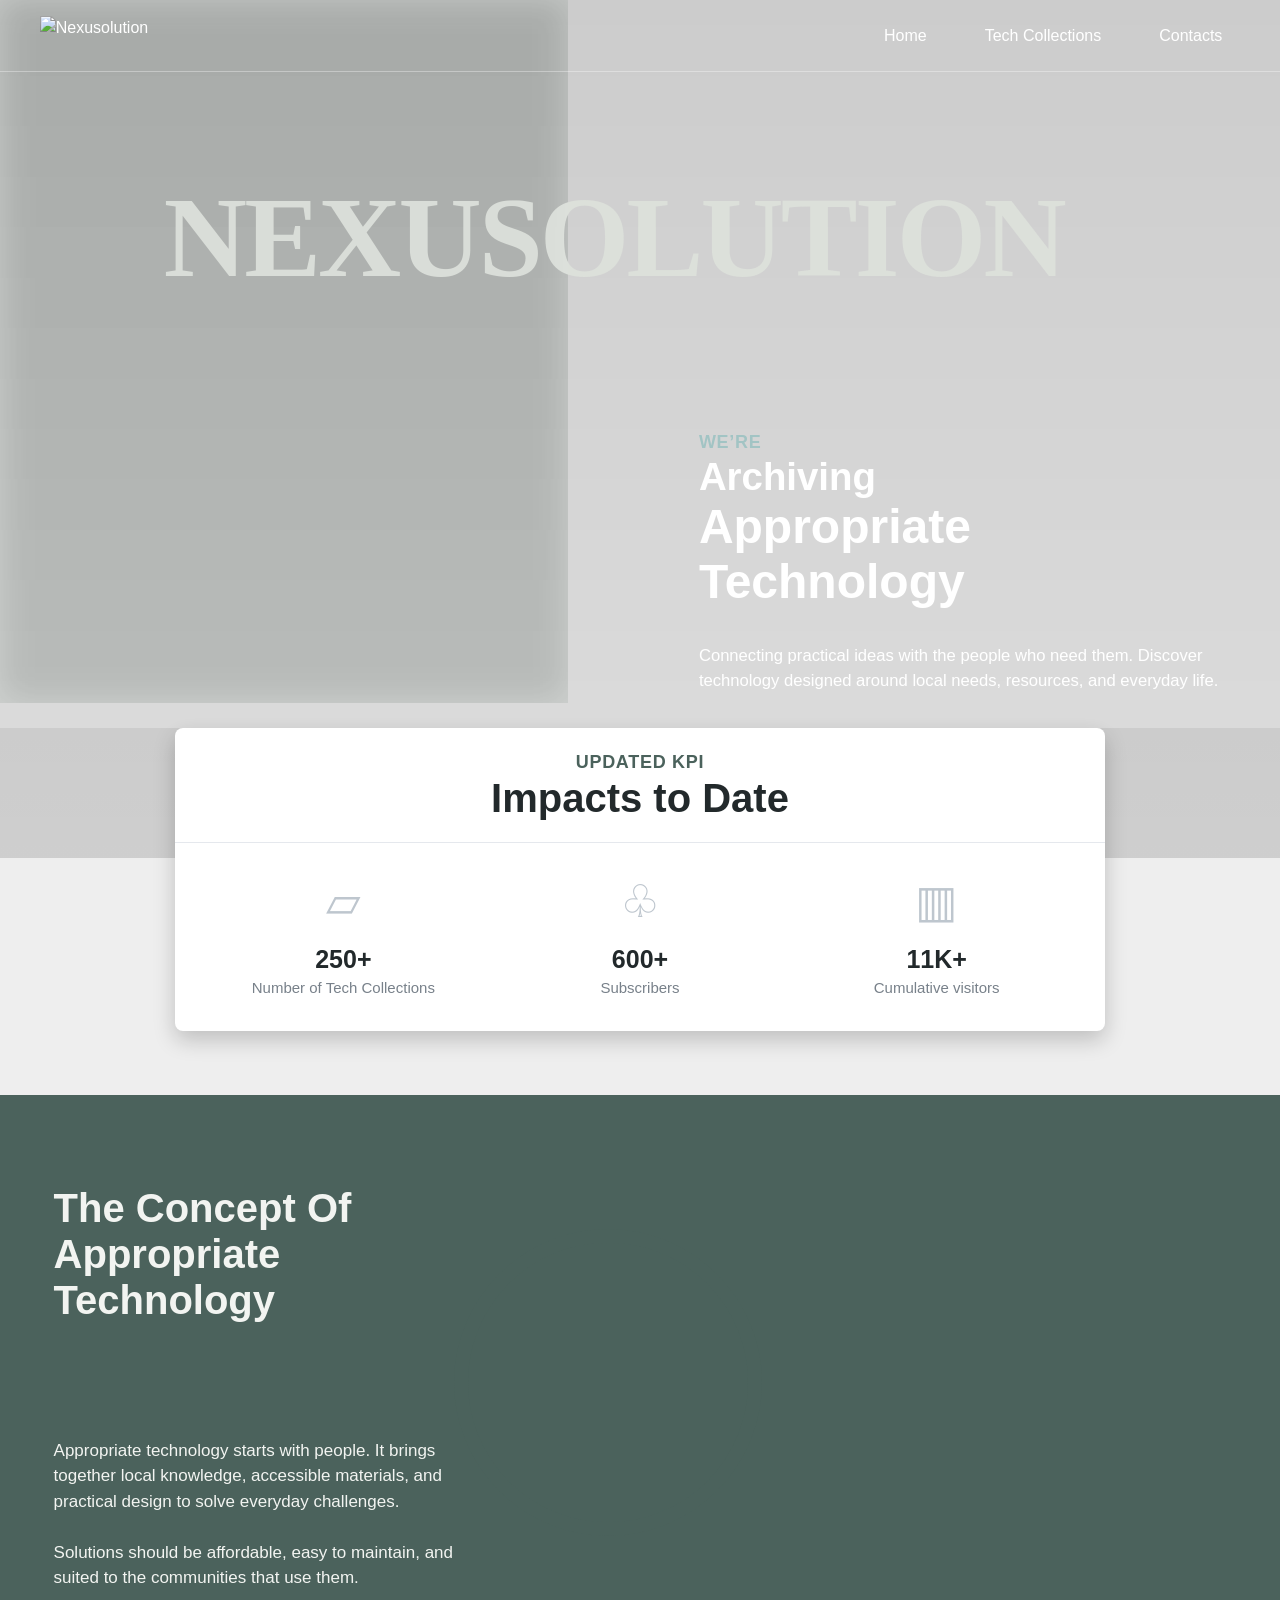
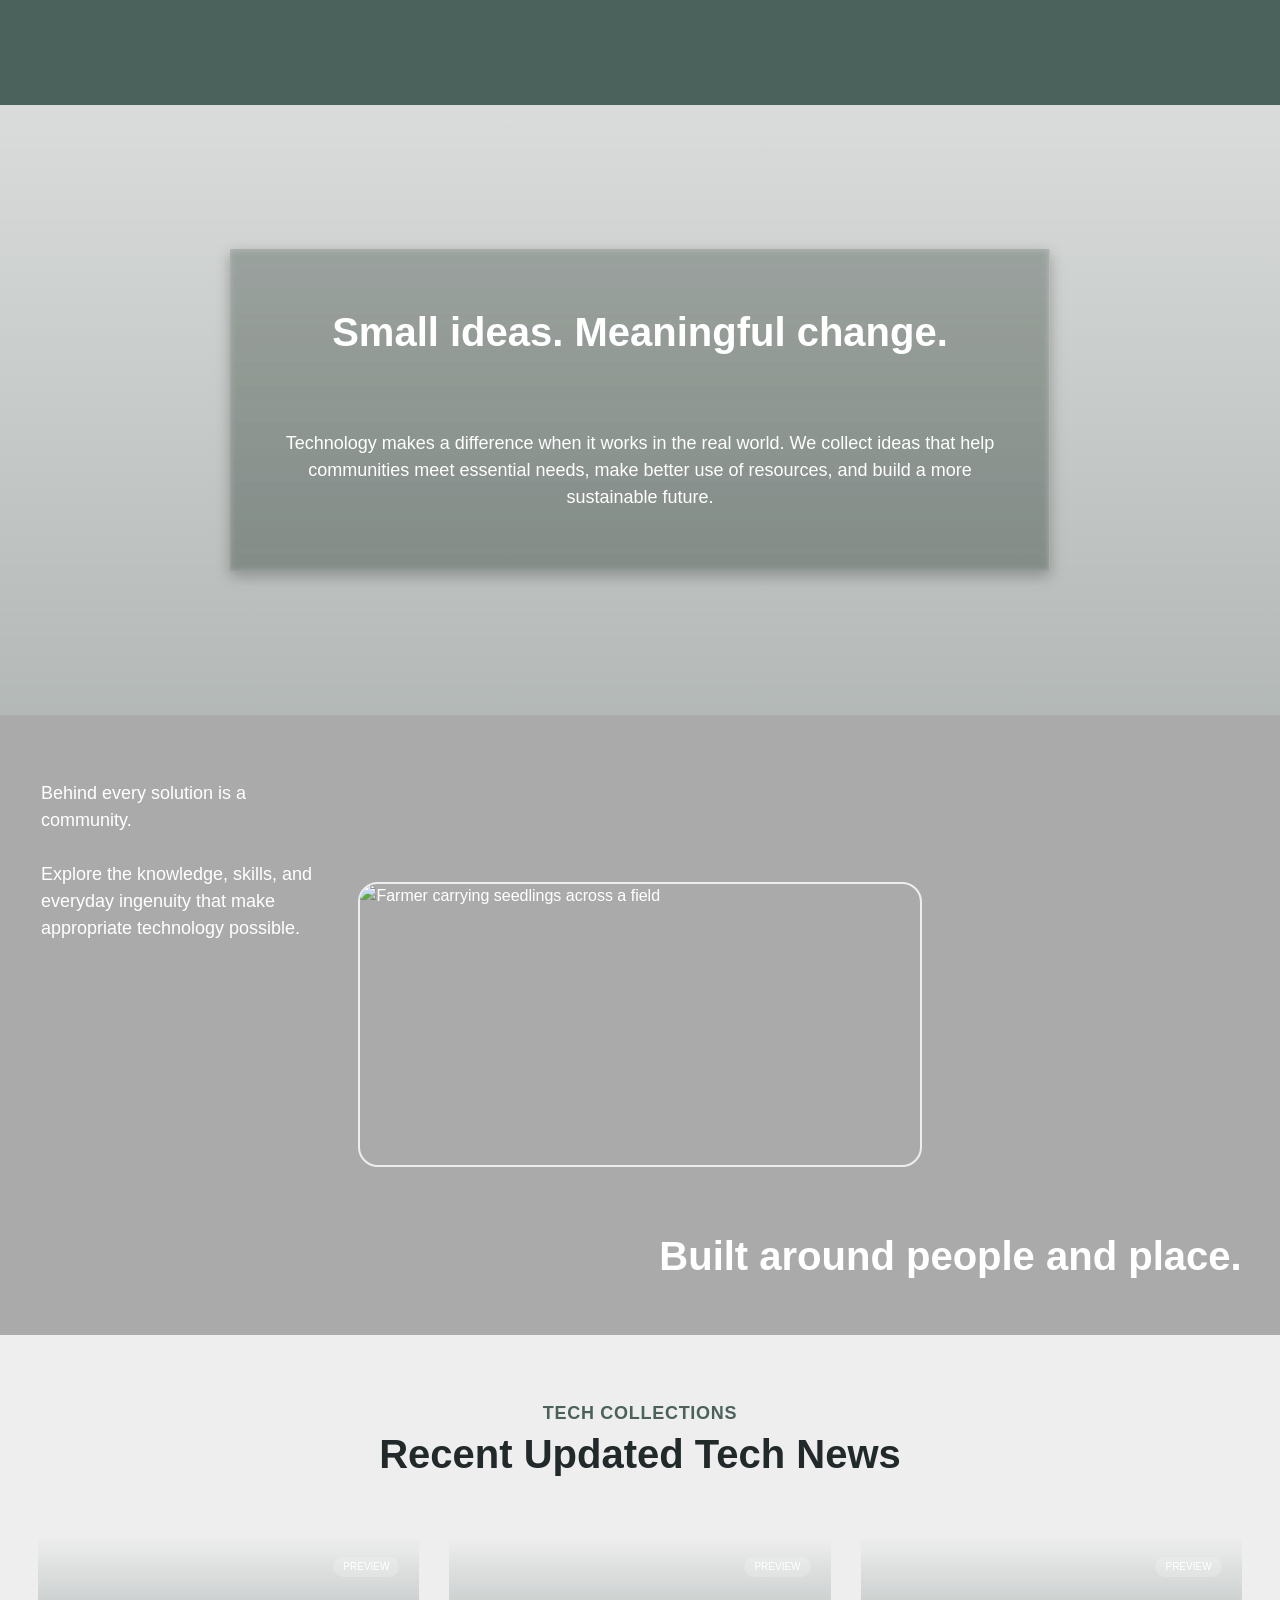
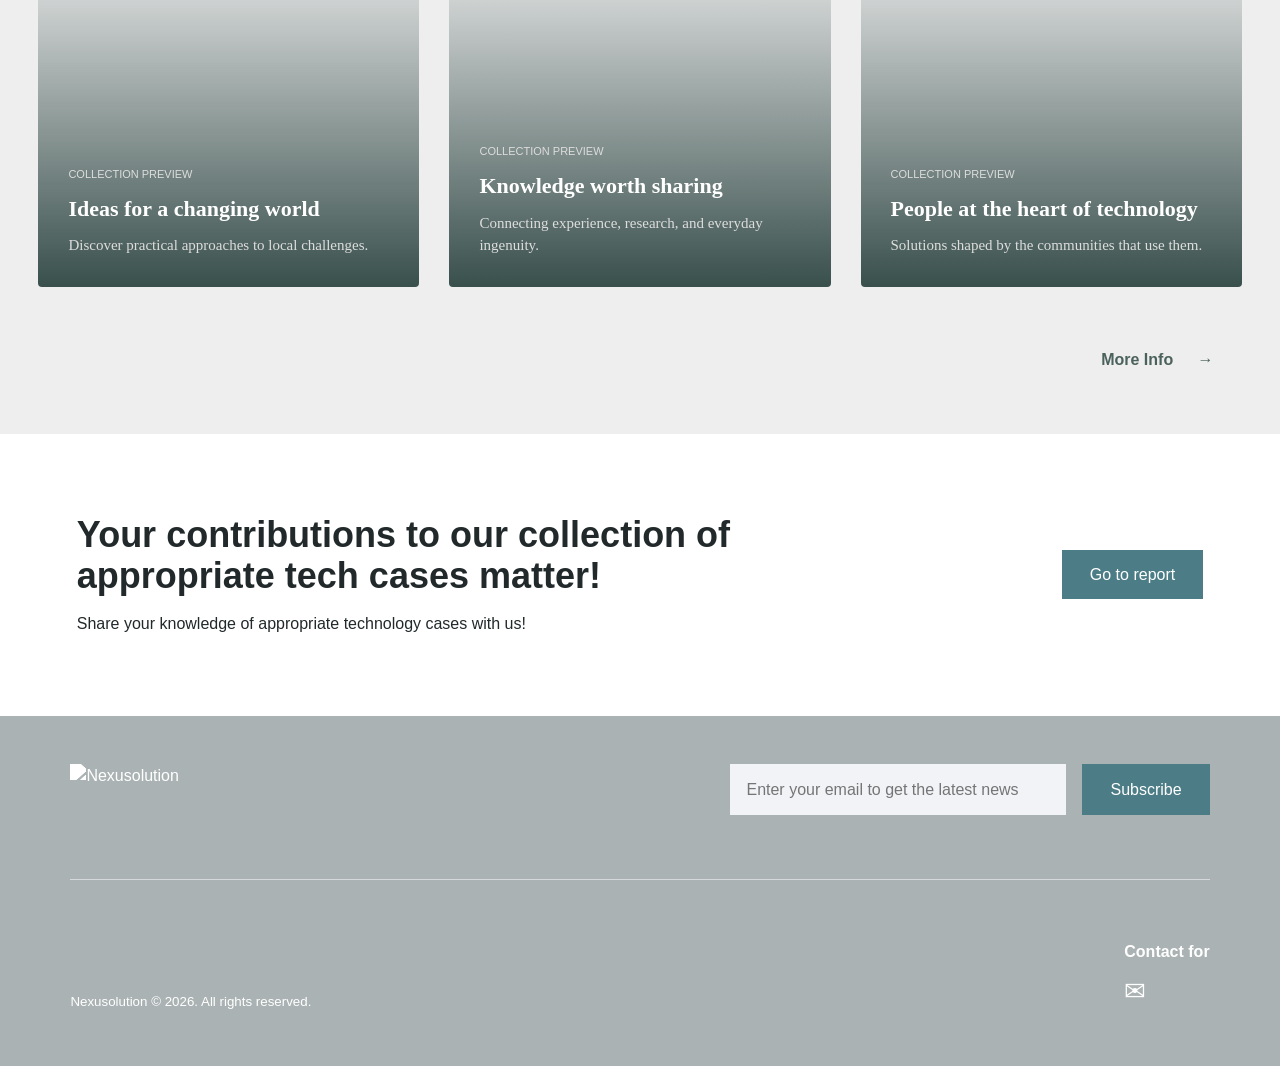
==== index.html @ 1c06be95 "Add files via upload" ====
<!doctype html><html lang="en"><head><meta charset="utf-8"><meta name="viewport" content="width=device-width, initial-scale=1"><meta name="description" content="Nexusolution — archiving appropriate technology and sharing practical solutions."><title>Home | Nexusolution</title><link rel="stylesheet" href="styles.css"></head><body class="home"><a class="skip" href="#main">Skip to content</a><header class="header"><a class="brand" href="index.html" aria-label="Nexusolution home"><img src="assets/logo.png" alt="Nexusolution" width="214" height="40"></a><button class="menu-toggle" aria-expanded="false" aria-controls="navigation">Menu</button><nav id="navigation" aria-label="Main navigation"><a href="index.html">Home</a><button type="button" data-soon>Tech Collections</button><a href="contact.html" class="contact-link">Contacts</a></nav></header><main id="main"><section class="hero"><div class="hero-glass"></div><h1>NEXUSOLUTION</h1><div class="hero-copy"><span class="eyebrow">WE’RE</span><h2>Archiving<br><strong>Appropriate Technology</strong></h2><p>Connecting practical ideas with the people who need them. Discover technology designed around local needs, resources, and everyday life.</p></div></section><section class="impact-section" aria-labelledby="impact-title"><div class="impact"><div class="impact-heading"><span class="eyebrow">UPDATED KPI</span><h2 id="impact-title">Impacts to Date</h2></div><div class="metrics"><div><span class="metric-icon" aria-hidden="true">▱</span><strong>250+</strong><span>Number of Tech Collections</span></div><div><span class="metric-icon" aria-hidden="true">♧</span><strong>600+</strong><span>Subscribers</span></div><div><span class="metric-icon" aria-hidden="true">▥</span><strong>11K+</strong><span>Cumulative visitors</span></div></div></div></section><section class="concept"><div class="concept-copy"><h2>The Concept Of<br>Appropriate Technology</h2><p>Appropriate technology starts with people. It brings together local knowledge, accessible materials, and practical design to solve everyday challenges.<br><br>Solutions should be affordable, easy to maintain, and suited to the communities that use them.</p></div><div class="concept-photo" role="img" aria-label="Deep green leaves"></div><div class="leaf-circle" aria-hidden="true"></div></section><section class="statement"><div><h2>Small ideas. Meaningful change.</h2><p>Technology makes a difference when it works in the real world. We collect ideas that help communities meet essential needs, make better use of resources, and build a more sustainable future.</p></div></section><section class="field"><div class="field-background"></div><p>Behind every solution is a community.<br><br>Explore the knowledge, skills, and everyday ingenuity that make appropriate technology possible.</p><img src="assets/farmer.jpg" alt="Farmer carrying seedlings across a field" loading="lazy"><h2>Built around people and place.</h2></section><section class="news" id="tech-preview"><span class="eyebrow">TECH COLLECTIONS</span><h2>Recent Updated Tech News</h2><div class="news-grid"><article style="--card-image:url('assets/mountains.png')"><span class="badge">PREVIEW</span><div><small>COLLECTION PREVIEW</small><h3>Ideas for a changing world</h3><p>Discover practical approaches to local challenges.</p></div></article><article style="--card-image:url('assets/books.png')"><span class="badge">PREVIEW</span><div><small>COLLECTION PREVIEW</small><h3>Knowledge worth sharing</h3><p>Connecting experience, research, and everyday ingenuity.</p></div></article><article style="--card-image:url('assets/portrait.png')"><span class="badge">PREVIEW</span><div><small>COLLECTION PREVIEW</small><h3>People at the heart of technology</h3><p>Solutions shaped by the communities that use them.</p></div></article></div><button class="more" data-soon>More Info <span aria-hidden="true">→</span></button></section><section class="contribute"><div><h2>Your contributions to our collection of<br>appropriate tech cases matter!</h2><p>Share your knowledge of appropriate technology cases with us!</p></div><a class="button" href="contact.html">Go to report</a></section></main><footer class="footer"><div class="footer-top"><a class="brand" href="index.html"><img src="assets/logo.png" alt="Nexusolution" width="214" height="40"></a><form class="subscribe" data-form="newsletter"><label class="sr-only" for="newsletter-email">Email address</label><input id="newsletter-email" name="email" type="email" placeholder="Enter your email to get the latest news" required autocomplete="email"><button type="submit">Subscribe</button><p class="form-status" role="status"></p></form></div><div class="footer-bottom"><small>Nexusolution © 2026. All rights reserved.</small><div><strong>Contact for</strong><a href="contact.html" aria-label="Contact Nexusolution">✉</a></div></div></footer><div id="notice" role="status" class="notice" hidden></div><script src="config.js"></script><script src="app.js"></script></body></html>
---- styles.css ----
:root{--ink:#22292b;--green:#004744;--sage:#4b625c;--teal:#4c7d87;--line:#d9dfe5;--muted:#758087}*{box-sizing:border-box}body{margin:0;font-family:Arial,Helvetica,sans-serif;color:var(--ink);line-height:1.45}a{color:inherit;text-decoration:none}button,input,textarea{font:inherit}button,.button{border:0;background:var(--teal);color:#fff;padding:13px 28px;cursor:pointer;display:inline-block;text-align:center}button:hover,.button:hover{filter:brightness(.92)}button:disabled{opacity:.6;cursor:wait}button:focus-visible,a:focus-visible,input:focus-visible,textarea:focus-visible{outline:3px solid #80b6b1;outline-offset:4px}h1,h2,h3,p{margin:0}h1,h2,h3{line-height:1.15}p{line-height:1.5}.header{height:72px;padding:0 3.1%;display:flex;align-items:center;justify-content:space-between;border-bottom:1px solid var(--line);position:relative;z-index:5;background:#fff}.brand img{display:block;width:214px;height:40px;object-fit:contain}nav{display:flex;align-items:center;gap:30px;color:#65758a;font-size:16px}nav button{background:none;color:inherit;padding:10px}nav a{padding:10px 18px}nav .contact-link{border-radius:30px;background:#e2edec;color:var(--green)}.menu-toggle{display:none}.eyebrow{font-size:18px;font-weight:700;letter-spacing:.04em;color:var(--sage)}.home .header{position:absolute;width:100%;background:transparent;border-color:#ffffff55;color:white}.home nav{color:white}.home nav .contact-link{background:none;color:white}.home .brand img{mix-blend-mode:multiply}.hero{height:min(67vw,965px);min-height:610px;background:linear-gradient(#0003,#0002),url('assets/hero.jpg') center/cover;position:relative;color:white;overflow:hidden}.hero-glass{position:absolute;left:0;top:0;width:44.4%;height:82%;background:#b2bcb344;backdrop-filter:blur(17px)}.hero h1{position:absolute;top:21%;left:12.8%;font:700 clamp(58px,9vw,144px)/1 Georgia,serif;letter-spacing:-.025em;color:#dfe3dccc;mix-blend-mode:screen}.hero-copy{position:absolute;top:50%;left:54.6%;width:41%;max-width:680px}.hero-copy .eyebrow{color:#a2c4c4}.hero-copy h2{font-size:clamp(25px,3vw,46px);margin-bottom:35px}.hero-copy strong{font-size:1.25em}.hero-copy p{font-size:clamp(14px,1.3vw,20px);max-width:570px}.impact-section{background:#eee;padding:0 24px 64px}.impact{position:relative;margin:-130px auto 0;width:min(930px,100%);background:white;border-radius:8px;box-shadow:0 9px 22px #0003;text-align:center;z-index:2}.impact-heading{padding:21px;border-bottom:1px solid #e5e8ed}.impact h2{font-size:40px}.metrics{display:grid;grid-template-columns:repeat(3,1fr);padding:32px 20px}.metrics>div{display:flex;flex-direction:column;align-items:center}.metric-icon{color:#bec6ce;font-size:45px;line-height:1.2;margin-bottom:12px}.metrics strong{font-size:25px}.metrics div>span:last-child{font-size:15px;color:#78818a}.concept{display:grid;grid-template-columns:46.5% 53.5%;position:relative;min-height:610px;background:var(--sage);color:#f2f4f1}.concept-copy{padding:90px 16% 80px 9%}.concept h2{font-size:40px}.concept p{margin-top:115px;font-size:17px;max-width:440px}.concept-photo{background:url('assets/leaves.jpg') center/cover}.leaf-circle{position:absolute;left:35.5%;top:22%;width:24%;aspect-ratio:1;border:14px solid var(--sage);border-radius:50%;background:url('assets/leaves.jpg') 13% 50%/220%;}.statement{min-height:610px;display:grid;place-items:center;text-align:center;color:#fff;padding:100px 18%;background:linear-gradient(#42504a33,#42504a66),url('assets/dew-reference.png') center/cover}.statement>div{padding:60px 35px;background:#38453a26;box-shadow:0 5px 14px #0004;backdrop-filter:blur(3px)}.statement h2{font-size:40px;margin-bottom:75px}.statement p{font-size:18px}.field{min-height:620px;position:relative;overflow:hidden;color:#fff;padding:65px 3.2%}.field-background{position:absolute;inset:0;background:linear-gradient(#0005,#0005),url('assets/farmer.jpg') center/cover;filter:grayscale(1);z-index:-1}.field p{width:25%;font-size:18px}.field>img{position:absolute;width:44%;height:46%;object-fit:cover;top:27%;left:28%;border:2px solid #eee;border-radius:20px}.field h2{position:absolute;right:3%;bottom:9%;font-size:40px;max-width:65%;text-align:right}.news{background:#eee;padding:65px 3% 50px;text-align:center}.news>h2{font-size:40px;margin:5px 0 60px}.news-grid{display:grid;grid-template-columns:repeat(3,1fr);gap:30px}.news article{position:relative;min-height:350px;background:linear-gradient(transparent,#082521c9),var(--card-image) center/cover;border-radius:4px;text-align:left;color:#fff;padding:30px;display:flex;align-items:flex-end}.badge{position:absolute;top:20px;right:20px;background:#ffffff30;border-radius:20px;padding:3px 10px;font-size:10px}.news article small{font-size:11px;color:#ddd}.news h3{font:700 22px/1.2 Georgia,serif;margin:12px 0}.news article p{font:15px/1.5 Georgia,serif;color:#ddd}.more{background:none;color:var(--sage);display:block;margin:48px 0 0 auto;font-weight:700}.more span{margin-left:20px}.contribute{padding:80px 6%;display:flex;align-items:center;justify-content:space-between;gap:30px}.contribute h2{font-size:36px;margin-bottom:15px}.footer{padding:48px 5.5% 55px;background:linear-gradient(#00191b55,#00191b55),url('assets/hero.jpg') center 23%/cover;color:white}.footer .brand img{filter:grayscale(1) brightness(0) invert(1);mix-blend-mode:screen}.footer-top{display:flex;align-items:flex-start;justify-content:space-between;gap:40px;padding-bottom:48px;border-bottom:1px solid #ffffff80}.subscribe{display:grid;grid-template-columns:minmax(220px,336px) auto;gap:16px}.subscribe input{background:#f1f3f7;border:0;padding:14px 16px;min-width:0;width:100%}.form-status{font-size:14px;grid-column:1/-1}.footer-bottom{padding-top:60px;display:flex;justify-content:space-between;align-items:flex-end}.footer-bottom strong{display:block;margin-bottom:10px}.footer-bottom a{font-size:26px}.contact-main{min-height:908px}.contact-heading{text-align:center;padding:62px 24px 0}.contact-heading .eyebrow{color:var(--green);font-size:20px}.contact-heading h1{font-size:42px;margin:5px auto 25px;max-width:1200px}.contact-heading p{font-size:18px}#report-form{max-width:616px;margin:70px auto 0;padding-bottom:44px}#report-form label{display:block;font-size:14px;margin-bottom:16px}.form-row{display:grid;grid-template-columns:1fr 1fr;gap:16px}#report-form input:not([type=checkbox]),#report-form textarea{display:block;width:100%;background:#f2f7fa;border:0;border-bottom:2px solid var(--line);padding:13px 16px;margin-top:7px;border-radius:0;color:var(--ink);font-size:16px}#report-form textarea{resize:vertical;min-height:96px}#report-form .consent{display:flex;gap:10px;align-items:flex-start}.consent input{width:17px;height:17px;accent-color:var(--green);margin:2px 0}.demo-note{font-size:12px;color:#657078;margin:8px 0}.submit-row{text-align:right;margin-top:28px}.submit-row button{min-width:143px}.success{text-align:center;padding:220px 24px 150px}.success h1{font-size:56px;margin:78px 0 54px}.success h1 span{font-size:42px}.success p{font-size:18px;max-width:650px;margin:auto}.outline{background:white;border:2px solid var(--green);color:var(--green);font-size:20px;font-weight:600;margin-top:65px}.reset-report{display:block;background:none;color:var(--green);font-size:13px;margin:18px auto 0}.notice{position:fixed;bottom:24px;left:50%;transform:translateX(-50%);z-index:20;background:#004744;color:white;padding:15px 25px;box-shadow:0 3px 20px #0003;max-width:90%;text-align:center}.sr-only,.skip:not(:focus){position:absolute;width:1px;height:1px;overflow:hidden;clip-path:inset(50%)}.skip:focus{position:fixed;z-index:100;background:white;padding:16px}[hidden]{display:none!important}
@media(min-width:1600px){.hero{height:965px}.concept,.statement,.field{min-height:650px}}
@media(max-width:900px){.header{padding:0 24px}.brand img{width:180px;height:auto}nav{gap:5px;font-size:13px}.hero{min-height:660px}.hero h1{left:6%;top:23%;font-size:10vw}.hero-copy{left:48%;width:47%;top:48%}.impact-section{padding-bottom:45px}.impact{margin-top:-80px}.impact h2,.concept h2,.statement h2,.field h2,.news>h2{font-size:30px}.concept{min-height:450px}.concept-copy{padding:60px 18% 45px 8%}.concept p{margin-top:60px;font-size:14px}.leaf-circle{border-width:8px}.statement{min-height:450px;padding:65px 12%}.statement h2{margin-bottom:45px}.statement p,.field p{font-size:15px}.field{min-height:450px}.news article{min-height:300px;padding:20px}.news-grid{gap:18px}.news h3{font-size:20px}.contribute h2{font-size:27px}.footer-top{flex-wrap:wrap}.contact-heading h1{font-size:34px}#report-form{margin:50px auto 0}.success{padding-top:130px}.contact-main{min-height:850px}}
@media(max-width:600px){.header{height:68px;padding:0 20px}.menu-toggle{display:block;padding:8px 12px;background:#e2edec;color:var(--green)}nav{display:none;position:absolute;top:68px;left:0;right:0;background:#fff;box-shadow:0 8px 16px #0002;align-items:stretch;padding:15px;flex-direction:column}.home nav{color:var(--green)}.home nav .contact-link{color:var(--green)}nav.open{display:flex}nav a,nav button{text-align:left;padding:12px 18px}.hero{min-height:690px;background-position:59% center}.hero-glass{width:38%;height:76%}.hero h1{top:21%;left:5%;font-size:10.3vw}.hero-copy{left:8%;top:50%;width:84%;text-shadow:0 2px 8px #000}.hero-copy h2{font-size:29px;margin-bottom:22px}.hero-copy p{font-size:15px;max-width:350px}.impact-section{padding:0 16px 40px}.impact{margin-top:-55px}.impact-heading{padding:16px}.eyebrow{font-size:13px}.impact h2{font-size:26px}.metrics{padding:22px 8px;gap:6px}.metric-icon{font-size:30px}.metrics strong{font-size:22px}.metrics div>span:last-child{font-size:10px}.concept{grid-template-columns:1fr}.concept-copy{padding:45px 25px 55px}.concept h2{font-size:29px}.concept p{margin-top:28px;max-width:85%}.concept-photo{height:280px}.leaf-circle{width:135px;left:auto;right:20px;top:240px}.statement{padding:50px 20px;min-height:400px}.statement>div{padding:40px 20px}.statement h2{font-size:28px;margin-bottom:30px}.field{min-height:490px;padding:30px 25px}.field p{width:75%;font-size:14px}.field>img{left:15%;top:39%;width:70%;height:36%}.field h2{font-size:25px;right:7%;max-width:85%;bottom:8%}.news{padding:45px 20px 25px}.news>h2{font-size:28px;margin-bottom:32px}.news-grid{grid-template-columns:1fr;gap:20px}.news article{min-height:290px}.news h3{font-size:25px}.more{margin-top:25px}.contribute{padding:45px 25px;flex-direction:column;align-items:flex-start}.contribute h2{font-size:26px}.contribute br{display:none}.footer{padding:35px 25px}.footer-top{gap:30px;padding-bottom:30px}.subscribe{width:100%;grid-template-columns:1fr;gap:10px}.subscribe button{justify-self:start}.footer-bottom{padding-top:35px;gap:20px}.footer-bottom small{font-size:11px}.contact-heading{padding:42px 20px 0}.contact-heading h1{font-size:30px;margin:12px 0 22px}.contact-heading p{font-size:16px}#report-form{margin:38px 24px 0}.form-row{grid-template-columns:1fr;gap:0}.contact-main{min-height:0}.success{padding:100px 24px}.success h1{font-size:42px;margin:50px 0 35px}.success h1 span{font-size:30px}.success p{font-size:16px}.outline{margin-top:40px}}
@media(prefers-reduced-motion:reduce){*{scroll-behavior:auto!important}}
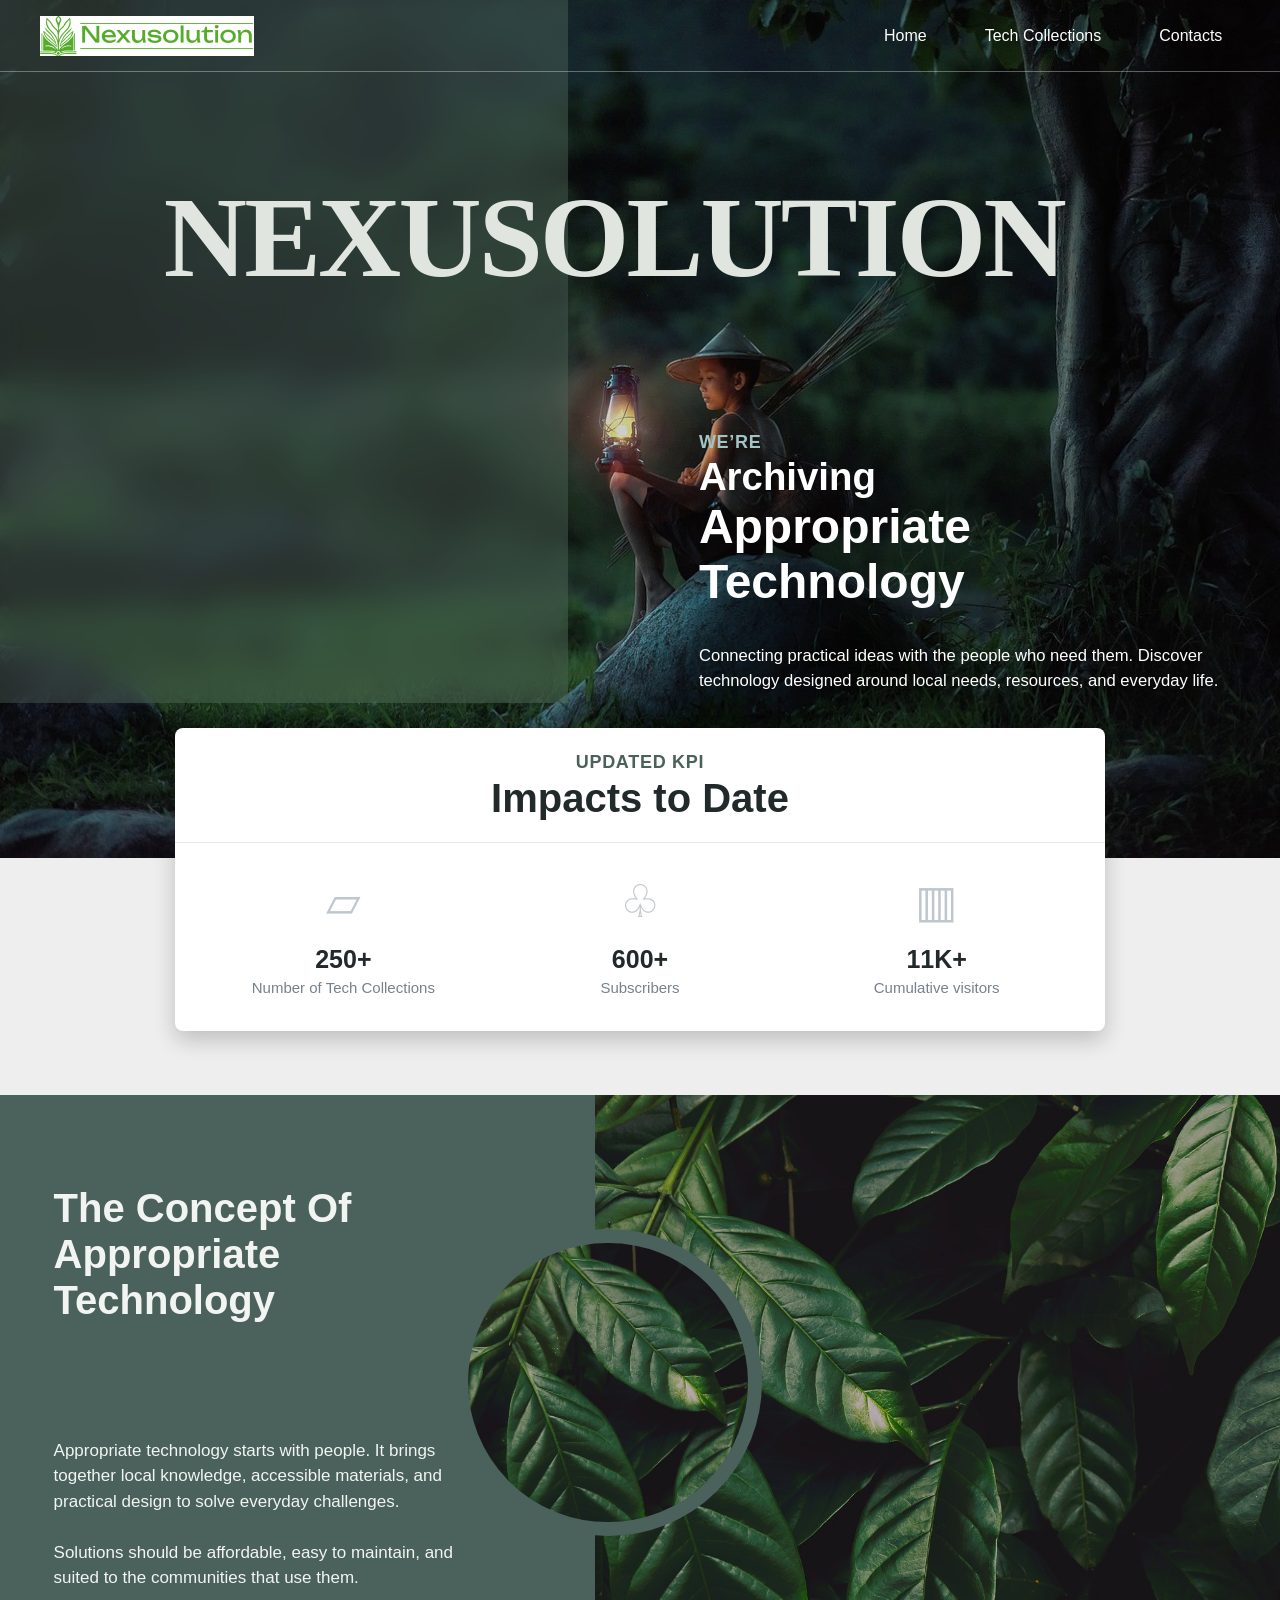
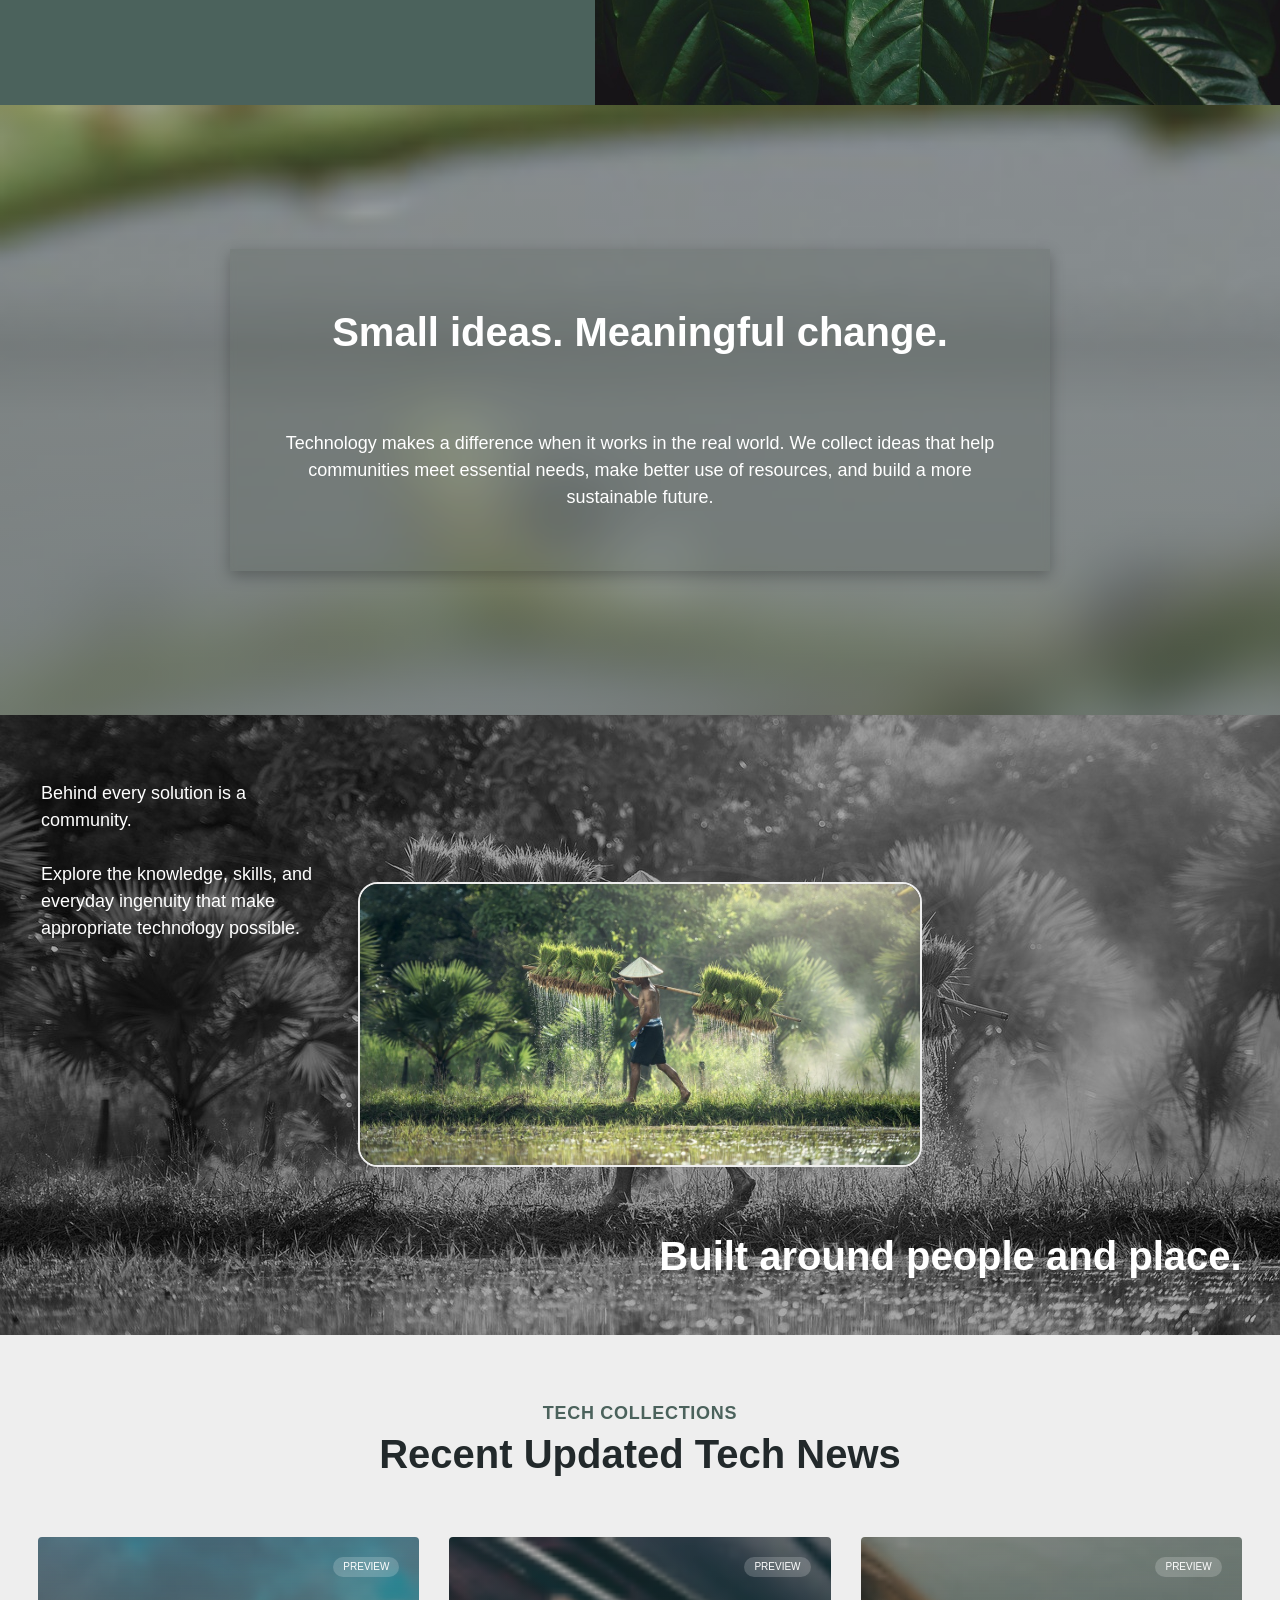
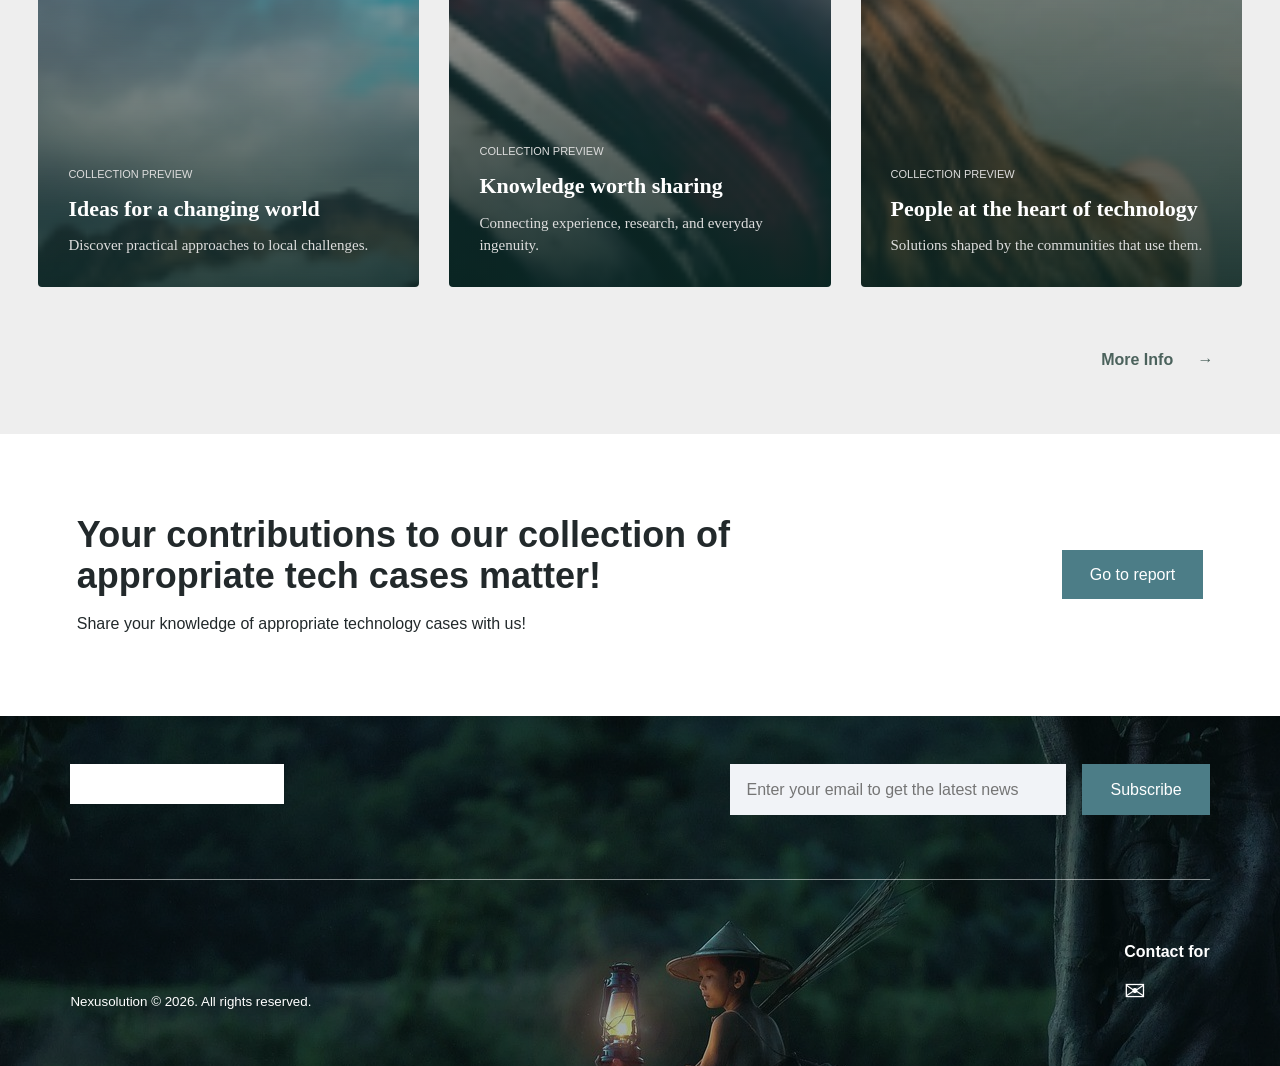
==== commit 154f73cb: "Fix embedded images and visual styles" ====
--- a/index.html
+++ b/index.html
@@ -1 +1 @@
-<!doctype html><html lang="en"><head><meta charset="utf-8"><meta name="viewport" content="width=device-width, initial-scale=1"><meta name="description" content="Nexusolution — archiving appropriate technology and sharing practical solutions."><title>Home | Nexusolution</title><link rel="stylesheet" href="styles.css"></head><body class="home"><a class="skip" href="#main">Skip to content</a><header class="header"><a class="brand" href="index.html" aria-label="Nexusolution home"><img src="assets/logo.png" alt="Nexusolution" width="214" height="40"></a><button class="menu-toggle" aria-expanded="false" aria-controls="navigation">Menu</button><nav id="navigation" aria-label="Main navigation"><a href="index.html">Home</a><button type="button" data-soon>Tech Collections</button><a href="contact.html" class="contact-link">Contacts</a></nav></header><main id="main"><section class="hero"><div class="hero-glass"></div><h1>NEXUSOLUTION</h1><div class="hero-copy"><span class="eyebrow">WE’RE</span><h2>Archiving<br><strong>Appropriate Technology</strong></h2><p>Connecting practical ideas with the people who need them. Discover technology designed around local needs, resources, and everyday life.</p></div></section><section class="impact-section" aria-labelledby="impact-title"><div class="impact"><div class="impact-heading"><span class="eyebrow">UPDATED KPI</span><h2 id="impact-title">Impacts to Date</h2></div><div class="metrics"><div><span class="metric-icon" aria-hidden="true">▱</span><strong>250+</strong><span>Number of Tech Collections</span></div><div><span class="metric-icon" aria-hidden="true">♧</span><strong>600+</strong><span>Subscribers</span></div><div><span class="metric-icon" aria-hidden="true">▥</span><strong>11K+</strong><span>Cumulative visitors</span></div></div></div></section><section class="concept"><div class="concept-copy"><h2>The Concept Of<br>Appropriate Technology</h2><p>Appropriate technology starts with people. It brings together local knowledge, accessible materials, and practical design to solve everyday challenges.<br><br>Solutions should be affordable, easy to maintain, and suited to the communities that use them.</p></div><div class="concept-photo" role="img" aria-label="Deep green leaves"></div><div class="leaf-circle" aria-hidden="true"></div></section><section class="statement"><div><h2>Small ideas. Meaningful change.</h2><p>Technology makes a difference when it works in the real world. We collect ideas that help communities meet essential needs, make better use of resources, and build a more sustainable future.</p></div></section><section class="field"><div class="field-background"></div><p>Behind every solution is a community.<br><br>Explore the knowledge, skills, and everyday ingenuity that make appropriate technology possible.</p><img src="assets/farmer.jpg" alt="Farmer carrying seedlings across a field" loading="lazy"><h2>Built around people and place.</h2></section><section class="news" id="tech-preview"><span class="eyebrow">TECH COLLECTIONS</span><h2>Recent Updated Tech News</h2><div class="news-grid"><article style="--card-image:url('assets/mountains.png')"><span class="badge">PREVIEW</span><div><small>COLLECTION PREVIEW</small><h3>Ideas for a changing world</h3><p>Discover practical approaches to local challenges.</p></div></article><article style="--card-image:url('assets/books.png')"><span class="badge">PREVIEW</span><div><small>COLLECTION PREVIEW</small><h3>Knowledge worth sharing</h3><p>Connecting experience, research, and everyday ingenuity.</p></div></article><article style="--card-image:url('assets/portrait.png')"><span class="badge">PREVIEW</span><div><small>COLLECTION PREVIEW</small><h3>People at the heart of technology</h3><p>Solutions shaped by the communities that use them.</p></div></article></div><button class="more" data-soon>More Info <span aria-hidden="true">→</span></button></section><section class="contribute"><div><h2>Your contributions to our collection of<br>appropriate tech cases matter!</h2><p>Share your knowledge of appropriate technology cases with us!</p></div><a class="button" href="contact.html">Go to report</a></section></main><footer class="footer"><div class="footer-top"><a class="brand" href="index.html"><img src="assets/logo.png" alt="Nexusolution" width="214" height="40"></a><form class="subscribe" data-form="newsletter"><label class="sr-only" for="newsletter-email">Email address</label><input id="newsletter-email" name="email" type="email" placeholder="Enter your email to get the latest news" required autocomplete="email"><button type="submit">Subscribe</button><p class="form-status" role="status"></p></form></div><div class="footer-bottom"><small>Nexusolution © 2026. All rights reserved.</small><div><strong>Contact for</strong><a href="contact.html" aria-label="Contact Nexusolution">✉</a></div></div></footer><div id="notice" role="status" class="notice" hidden></div><script src="config.js"></script><script src="app.js"></script></body></html>+<!doctype html><html lang="en"><head><meta charset="utf-8"><meta name="viewport" content="width=device-width, initial-scale=1"><meta name="description" content="Nexusolution — archiving appropriate technology and sharing practical solutions."><title>Home | Nexusolution</title><link rel="stylesheet" href="styles.css"></head><body class="home"><a class="skip" href="#main">Skip to content</a><header class="header"><a class="brand" href="index.html" aria-label="Nexusolution home"><img src="[data-uri]" alt="Nexusolution" width="214" height="40"></a><button class="menu-toggle" aria-expanded="false" aria-controls="navigation">Menu</button><nav id="navigation" aria-label="Main navigation"><a href="index.html">Home</a><button type="button" data-soon>Tech Collections</button><a href="contact.html" class="contact-link">Contacts</a></nav></header><main id="main"><section class="hero"><div class="hero-glass"></div><h1>NEXUSOLUTION</h1><div class="hero-copy"><span class="eyebrow">WE’RE</span><h2>Archiving<br><strong>Appropriate Technology</strong></h2><p>Connecting practical ideas with the people who need them. Discover technology designed around local needs, resources, and everyday life.</p></div></section><section class="impact-section" aria-labelledby="impact-title"><div class="impact"><div class="impact-heading"><span class="eyebrow">UPDATED KPI</span><h2 id="impact-title">Impacts to Date</h2></div><div class="metrics"><div><span class="metric-icon" aria-hidden="true">▱</span><strong>250+</strong><span>Number of Tech Collections</span></div><div><span class="metric-icon" aria-hidden="true">♧</span><strong>600+</strong><span>Subscribers</span></div><div><span class="metric-icon" aria-hidden="true">▥</span><strong>11K+</strong><span>Cumulative visitors</span></div></div></div></section><section class="concept"><div class="concept-copy"><h2>The Concept Of<br>Appropriate Technology</h2><p>Appropriate technology starts with people. It brings together local knowledge, accessible materials, and practical design to solve everyday challenges.<br><br>Solutions should be affordable, easy to maintain, and suited to the communities that use them.</p></div><div class="concept-photo" role="img" aria-label="Deep green leaves"></div><div class="leaf-circle" aria-hidden="true"></div></section><section class="statement"><div><h2>Small ideas. Meaningful change.</h2><p>Technology makes a difference when it works in the real world. We collect ideas that help communities meet essential needs, make better use of resources, and build a more sustainable future.</p></div></section><section class="field"><div class="field-background"></div><p>Behind every solution is a community.<br><br>Explore the knowledge, skills, and everyday ingenuity that make appropriate technology possible.</p><img src="[data-uri]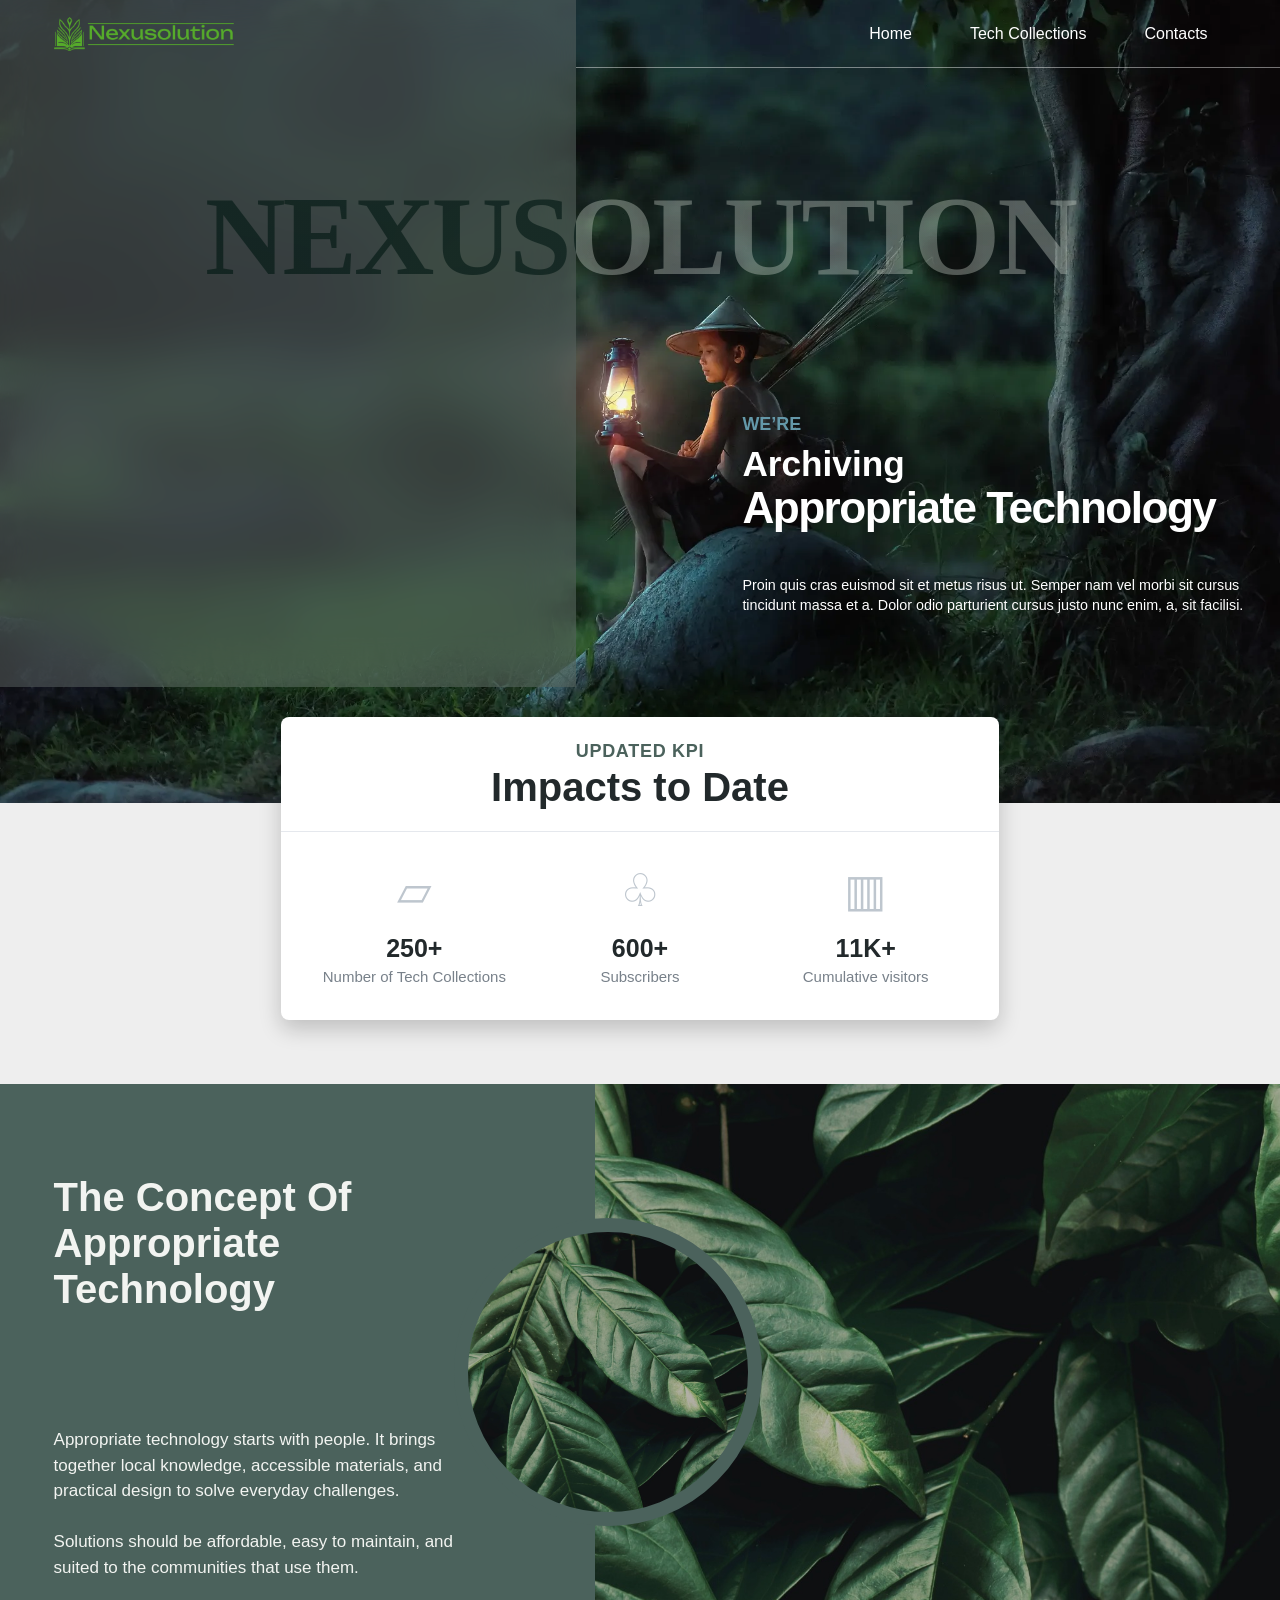
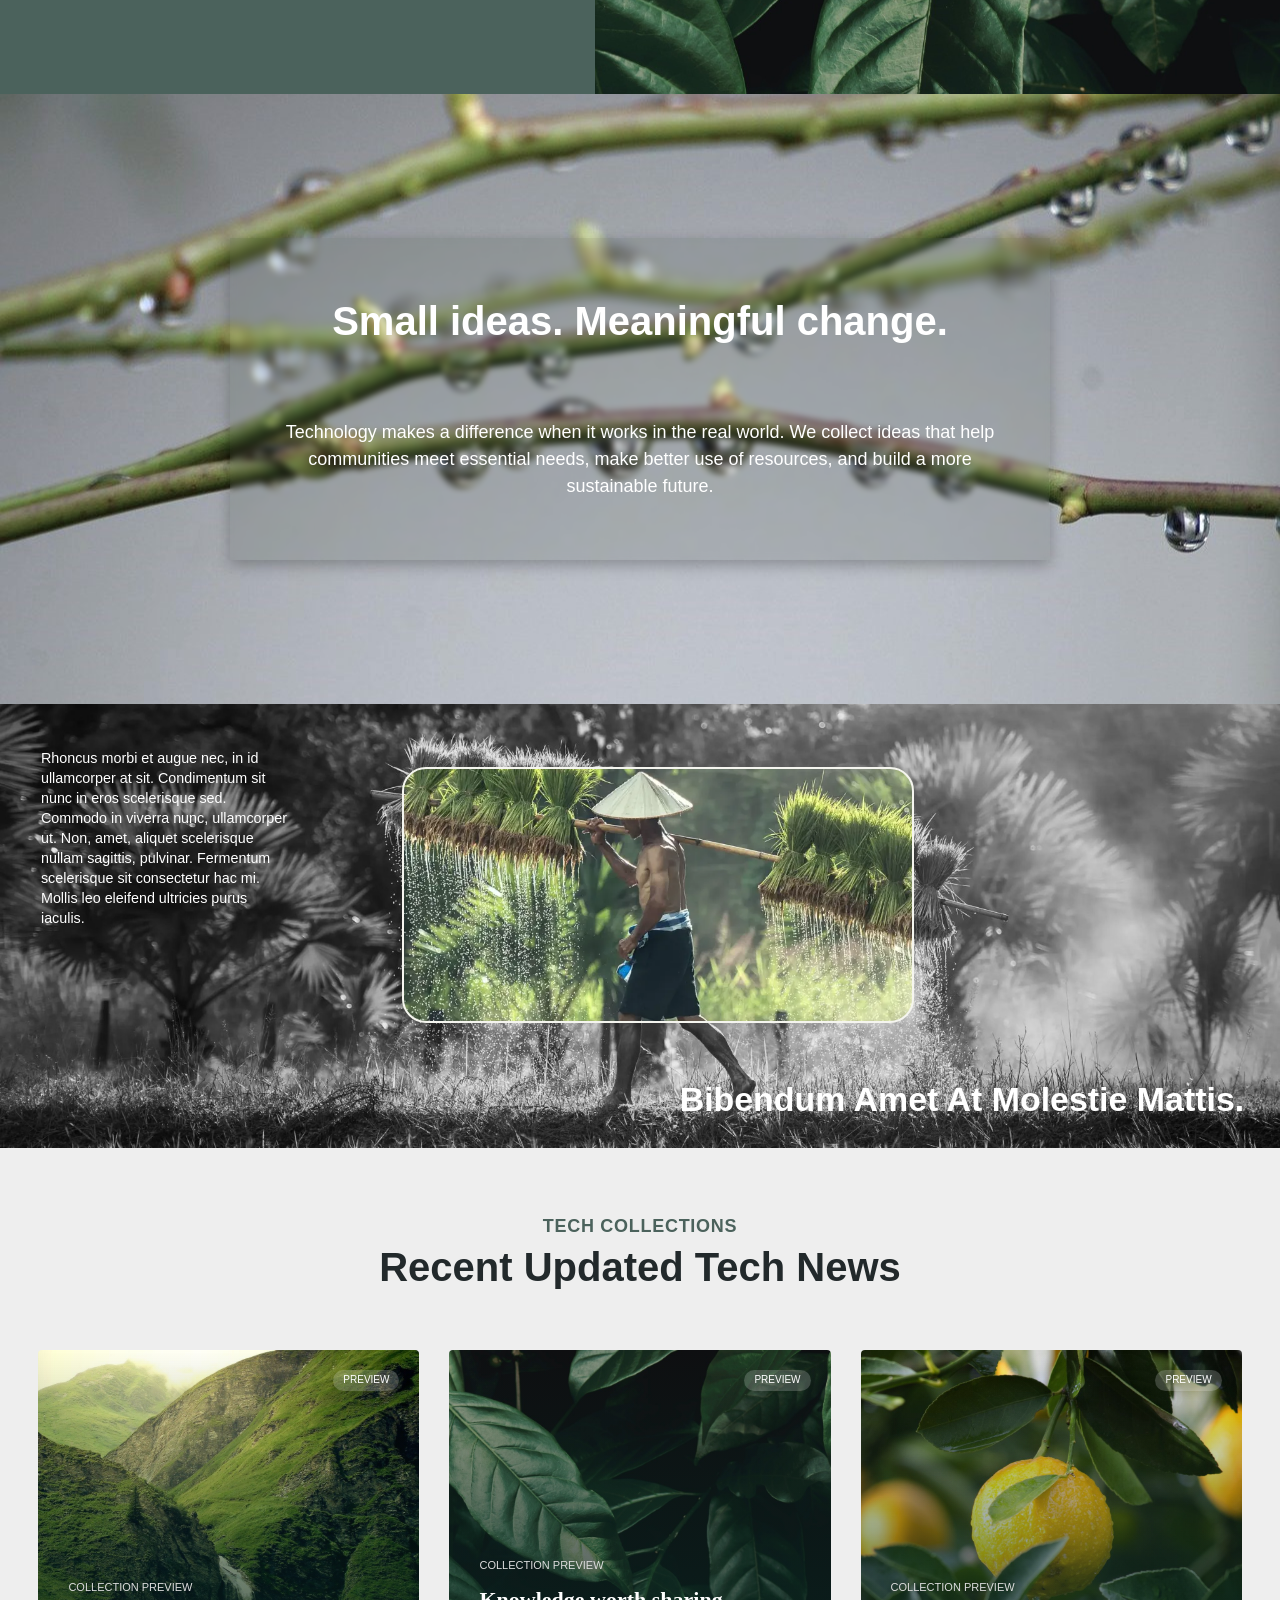
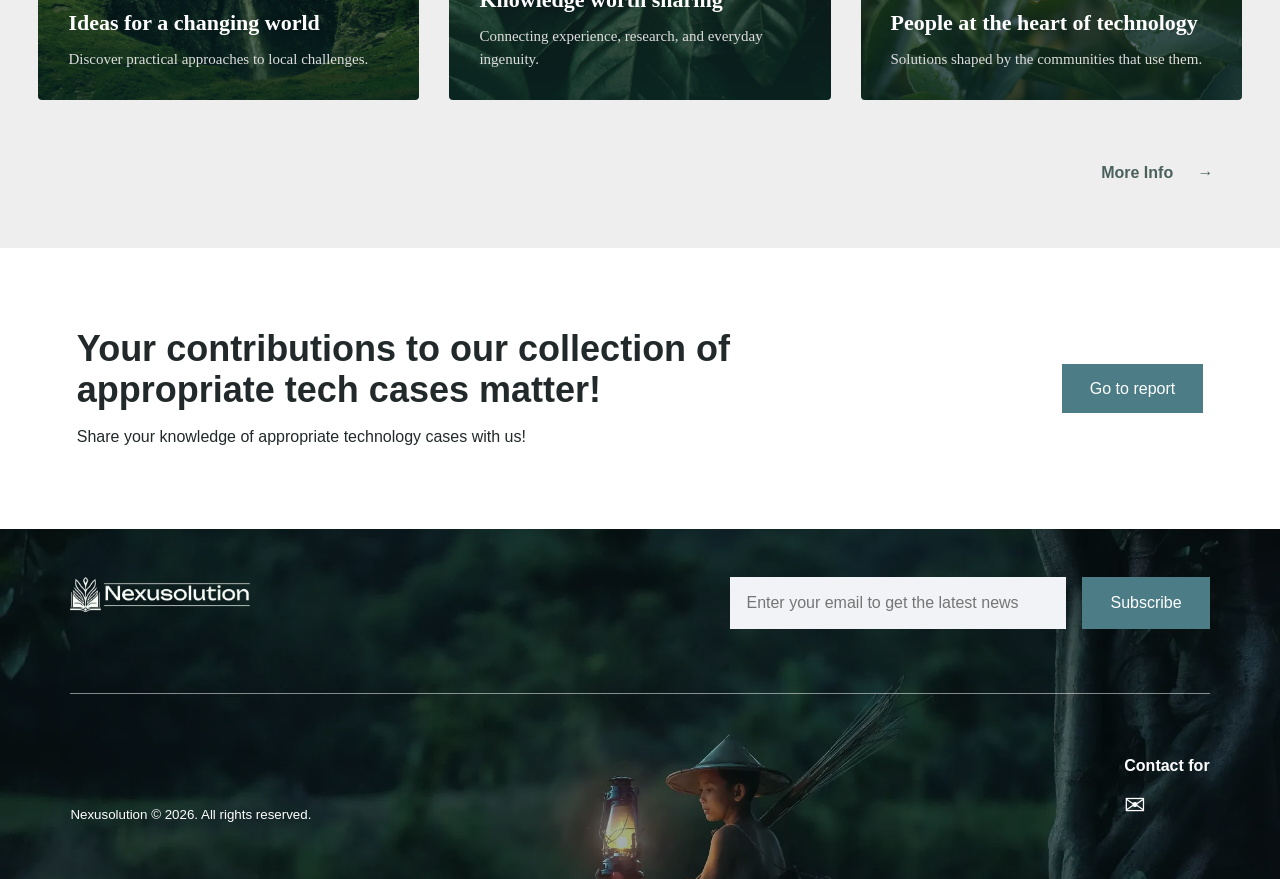
==== commit e9cb52a5: "Add files via upload" ====
--- a/index.html
+++ b/index.html
@@ -1 +1 @@
-<!doctype html><html lang="en"><head><meta charset="utf-8"><meta name="viewport" content="width=device-width, initial-scale=1"><meta name="description" content="Nexusolution — archiving appropriate technology and sharing practical solutions."><title>Home | Nexusolution</title><link rel="stylesheet" href="styles.css"></head><body class="home"><a class="skip" href="#main">Skip to content</a><header class="header"><a class="brand" href="index.html" aria-label="Nexusolution home"><img src="[data-uri]" alt="Nexusolution" width="214" height="40"></a><button class="menu-toggle" aria-expanded="false" aria-controls="navigation">Menu</button><nav id="navigation" aria-label="Main navigation"><a href="index.html">Home</a><button type="button" data-soon>Tech Collections</button><a href="contact.html" class="contact-link">Contacts</a></nav></header><main id="main"><section class="hero"><div class="hero-glass"></div><h1>NEXUSOLUTION</h1><div class="hero-copy"><span class="eyebrow">WE’RE</span><h2>Archiving<br><strong>Appropriate Technology</strong></h2><p>Connecting practical ideas with the people who need them. Discover technology designed around local needs, resources, and everyday life.</p></div></section><section class="impact-section" aria-labelledby="impact-title"><div class="impact"><div class="impact-heading"><span class="eyebrow">UPDATED KPI</span><h2 id="impact-title">Impacts to Date</h2></div><div class="metrics"><div><span class="metric-icon" aria-hidden="true">▱</span><strong>250+</strong><span>Number of Tech Collections</span></div><div><span class="metric-icon" aria-hidden="true">♧</span><strong>600+</strong><span>Subscribers</span></div><div><span class="metric-icon" aria-hidden="true">▥</span><strong>11K+</strong><span>Cumulative visitors</span></div></div></div></section><section class="concept"><div class="concept-copy"><h2>The Concept Of<br>Appropriate Technology</h2><p>Appropriate technology starts with people. It brings together local knowledge, accessible materials, and practical design to solve everyday challenges.<br><br>Solutions should be affordable, easy to maintain, and suited to the communities that use them.</p></div><div class="concept-photo" role="img" aria-label="Deep green leaves"></div><div class="leaf-circle" aria-hidden="true"></div></section><section class="statement"><div><h2>Small ideas. Meaningful change.</h2><p>Technology makes a difference when it works in the real world. We collect ideas that help communities meet essential needs, make better use of resources, and build a more sustainable future.</p></div></section><section class="field"><div class="field-background"></div><p>Behind every solution is a community.<br><br>Explore the knowledge, skills, and everyday ingenuity that make appropriate technology possible.</p><img src="[data-uri]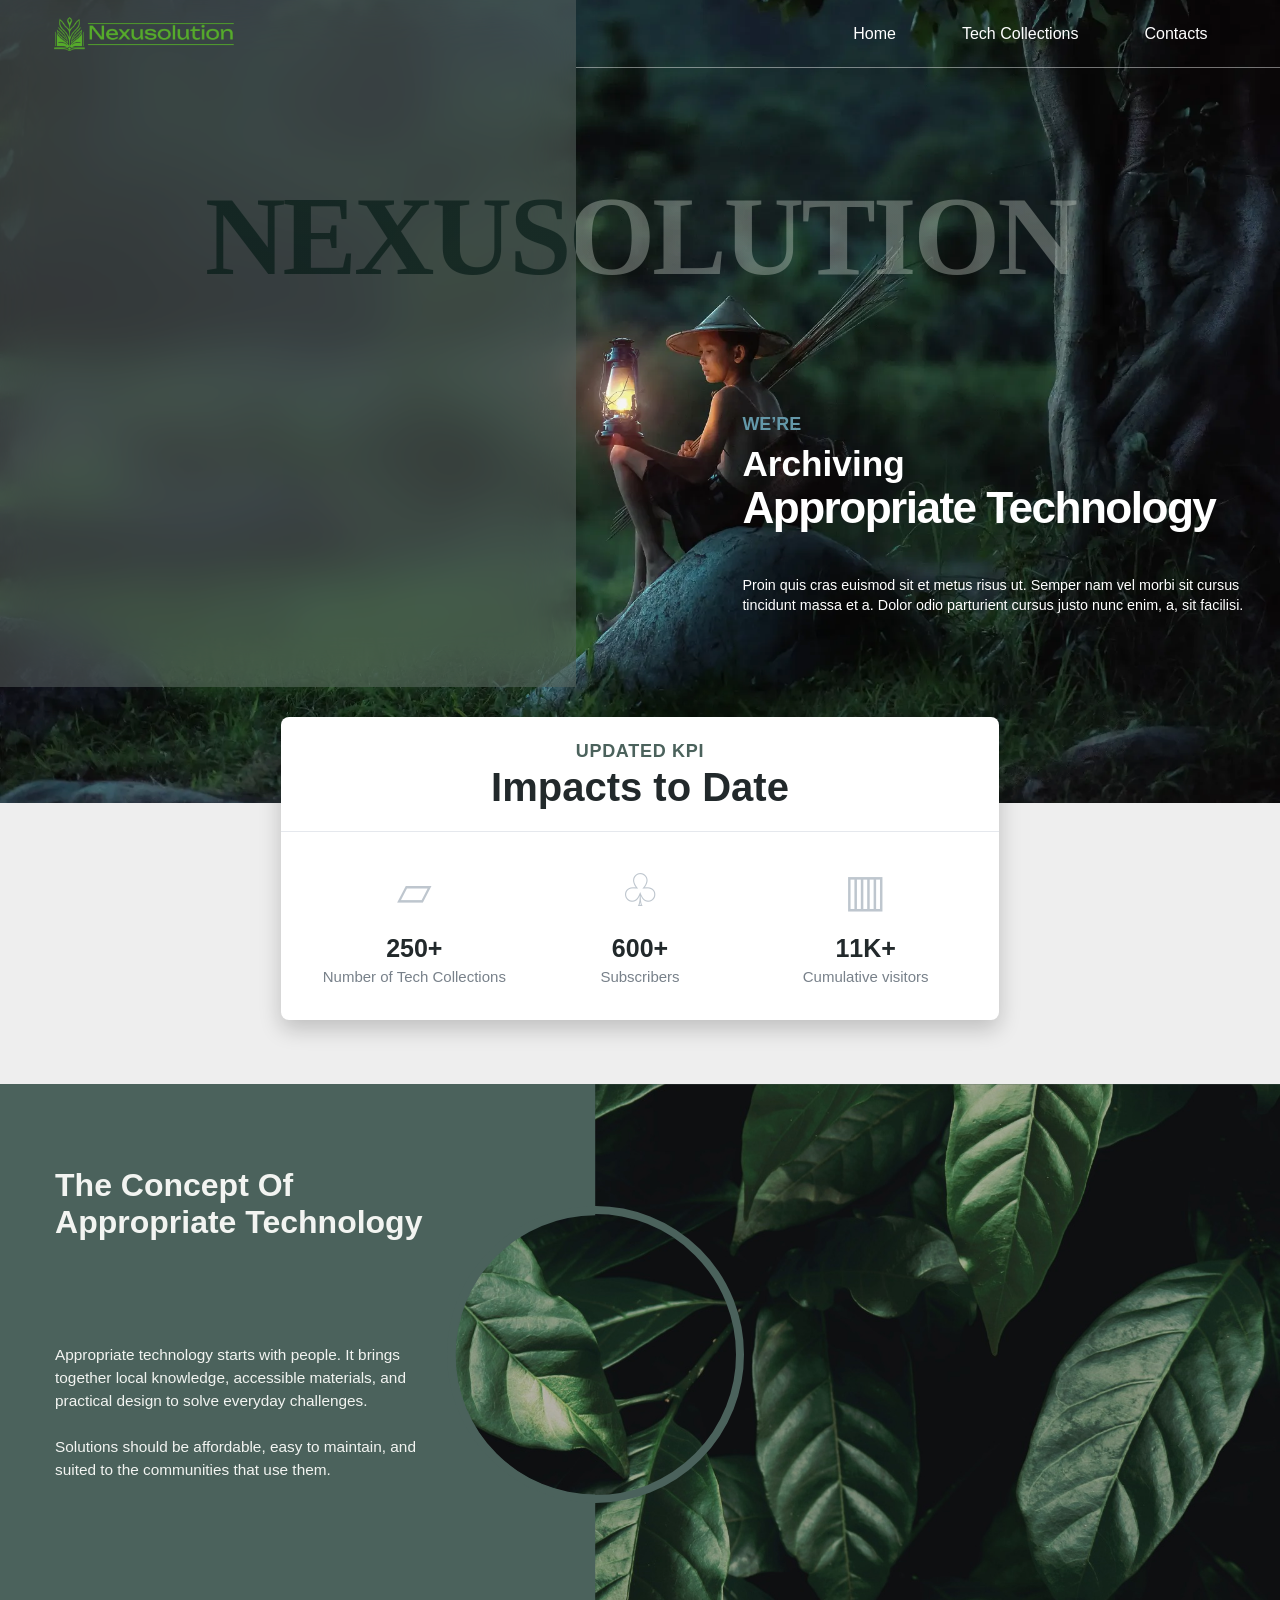
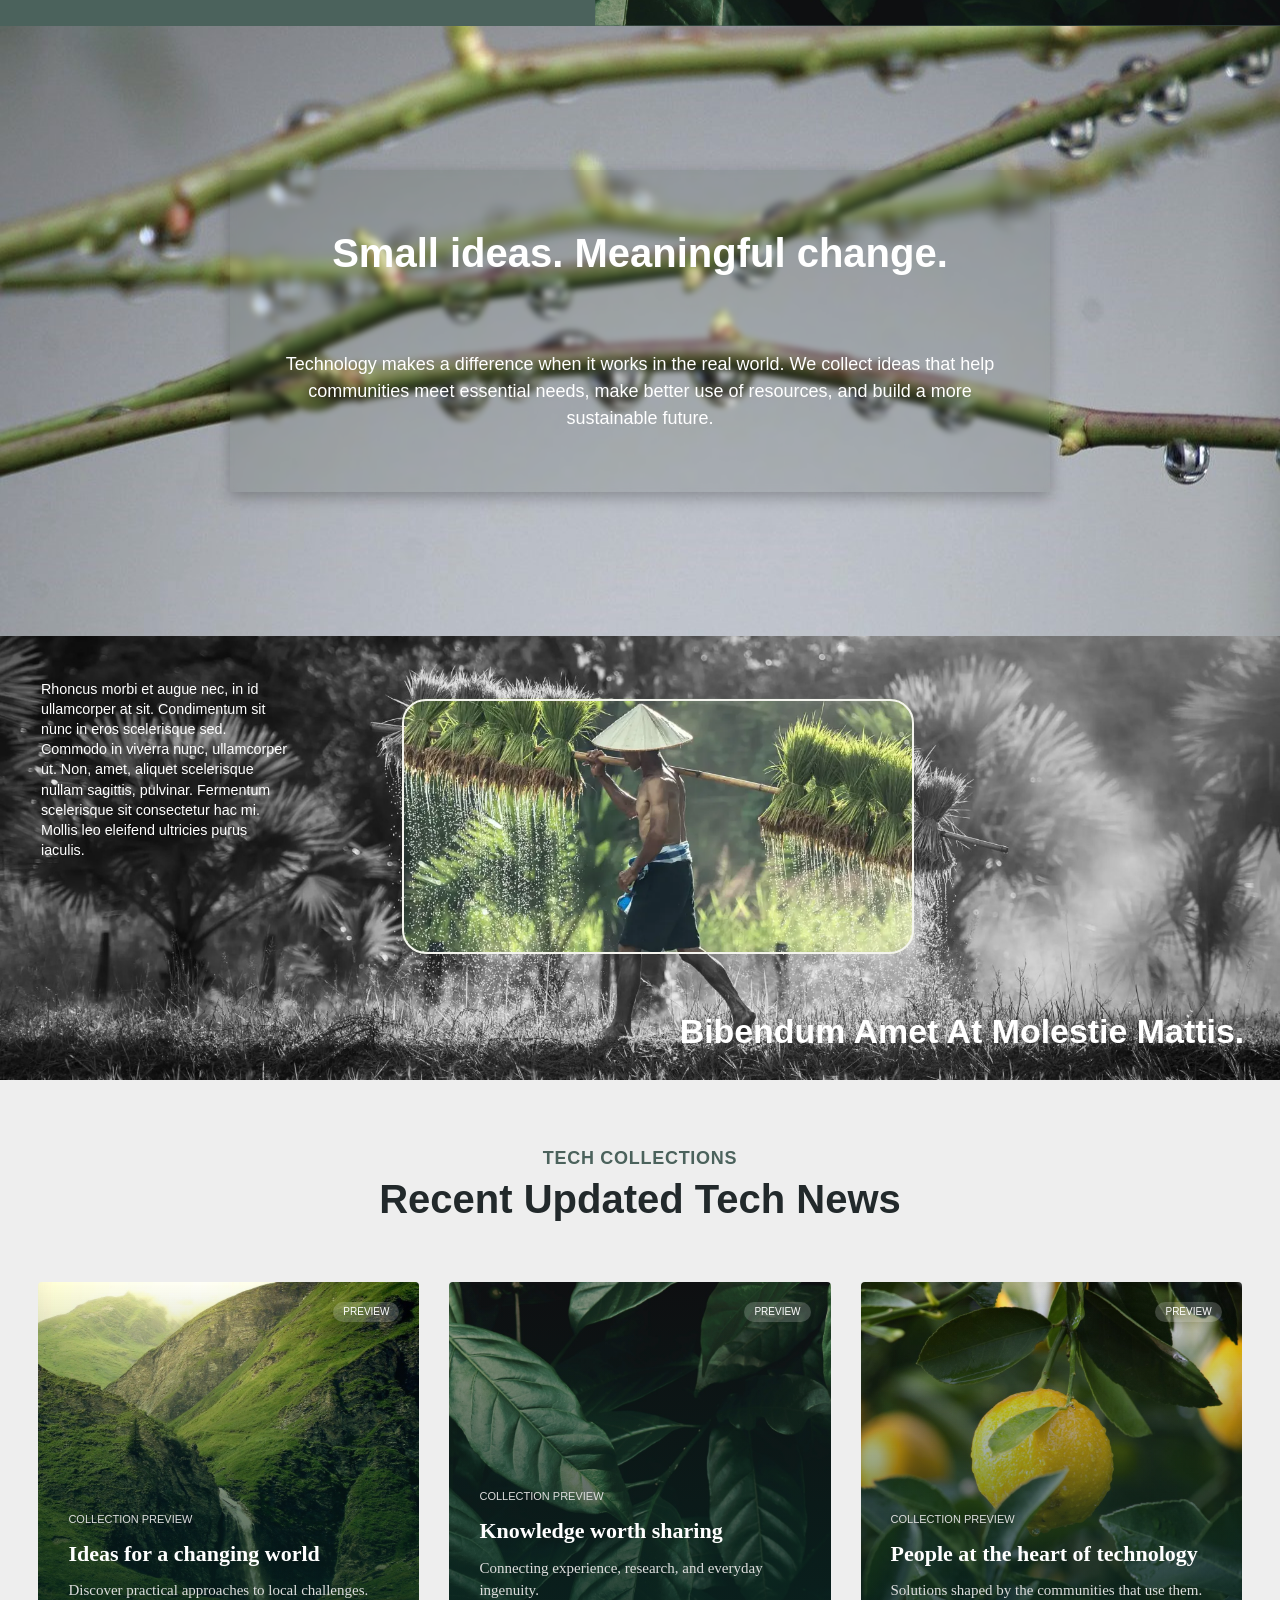
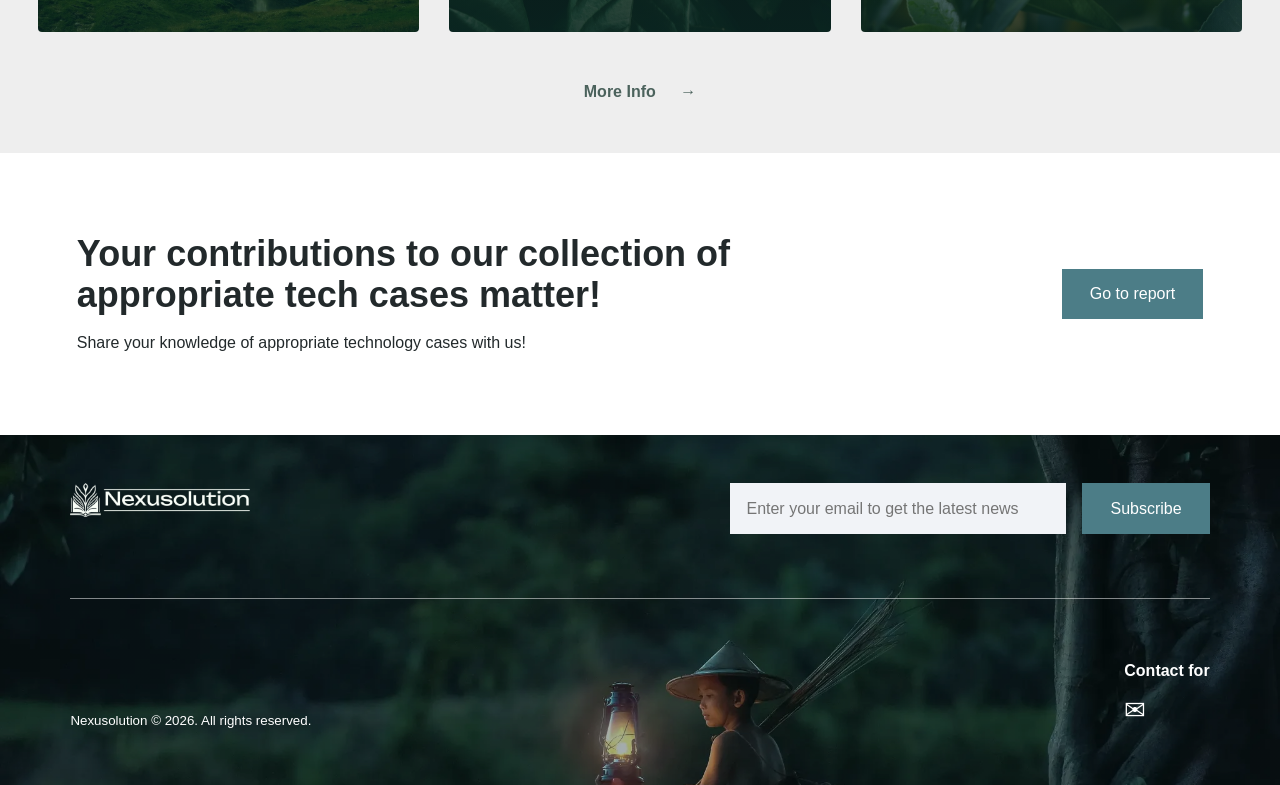
==== commit e10abfb4: "Add files via upload" ====
--- a/index.html
+++ b/index.html
@@ -1 +1 @@
-<!doctype html><html lang="en"><head><meta charset="utf-8"><meta name="viewport" content="width=device-width, initial-scale=1"><meta name="description" content="Nexusolution — archiving appropriate technology and sharing practical solutions."><title>Home | Nexusolution</title><link rel="stylesheet" href="styles.css"></head><body class="home"><a class="skip" href="#main">Skip to content</a><header class="header"><a class="brand" href="index.html" aria-label="Nexusolution home"><img src="[data-uri]" alt="Nexusolution" width="214" height="40"></a><button class="menu-toggle" aria-expanded="false" aria-controls="navigation">Menu</button><nav id="navigation" aria-label="Main navigation"><a href="index.html">Home</a><button type="button" data-soon>Tech Collections</button><a href="contact.html" class="contact-link">Contacts</a></nav></header><main id="main"><section class="hero"><div class="hero-glass"></div><h1><span>NEXUSOLUTION</span></h1><div class="hero-copy"><span class="eyebrow">WE’RE</span><h2>Archiving<br><strong>Appropriate Technology</strong></h2><p>Proin quis cras euismod sit et metus risus ut. Semper nam vel morbi sit cursus tincidunt massa et a. Dolor odio parturient cursus justo nunc enim, a, sit facilisi.</p></div></section><section class="impact-section" aria-labelledby="impact-title"><div class="impact"><div class="impact-heading"><span class="eyebrow">UPDATED KPI</span><h2 id="impact-title">Impacts to Date</h2></div><div class="metrics"><div><span class="metric-icon" aria-hidden="true">▱</span><strong>250+</strong><span>Number of Tech Collections</span></div><div><span class="metric-icon" aria-hidden="true">♧</span><strong>600+</strong><span>Subscribers</span></div><div><span class="metric-icon" aria-hidden="true">▥</span><strong>11K+</strong><span>Cumulative visitors</span></div></div></div></section><section class="concept"><div class="concept-copy"><h2>The Concept Of<br>Appropriate Technology</h2><p>Appropriate technology starts with people. It brings together local knowledge, accessible materials, and practical design to solve everyday challenges.<br><br>Solutions should be affordable, easy to maintain, and suited to the communities that use them.</p></div><div class="concept-photo" role="img" aria-label="Deep green leaves"></div><div class="leaf-circle" aria-hidden="true"></div></section><section class="statement"><div><h2>Small ideas. Meaningful change.</h2><p>Technology makes a difference when it works in the real world. We collect ideas that help communities meet essential needs, make better use of resources, and build a more sustainable future.</p></div></section><section class="field"><div class="field-background"></div><p>Rhoncus morbi et augue nec, in id ullamcorper at sit. Condimentum sit nunc in eros scelerisque sed. Commodo in viverra nunc, ullamcorper ut. Non, amet, aliquet scelerisque nullam sagittis, pulvinar. Fermentum scelerisque sit consectetur hac mi. Mollis leo eleifend ultricies purus iaculis.</p><div class="field-color" role="img" aria-label="Farmer carrying seedlings, aligned in color over the black-and-white photograph"></div><div class="field-frame" aria-hidden="true"></div><h2>Bibendum Amet At Molestie Mattis.</h2></section><section class="news" id="tech-preview"><span class="eyebrow">TECH COLLECTIONS</span><h2>Recent Updated Tech News</h2><div class="news-grid"><article style="--card-image:url('[data-uri]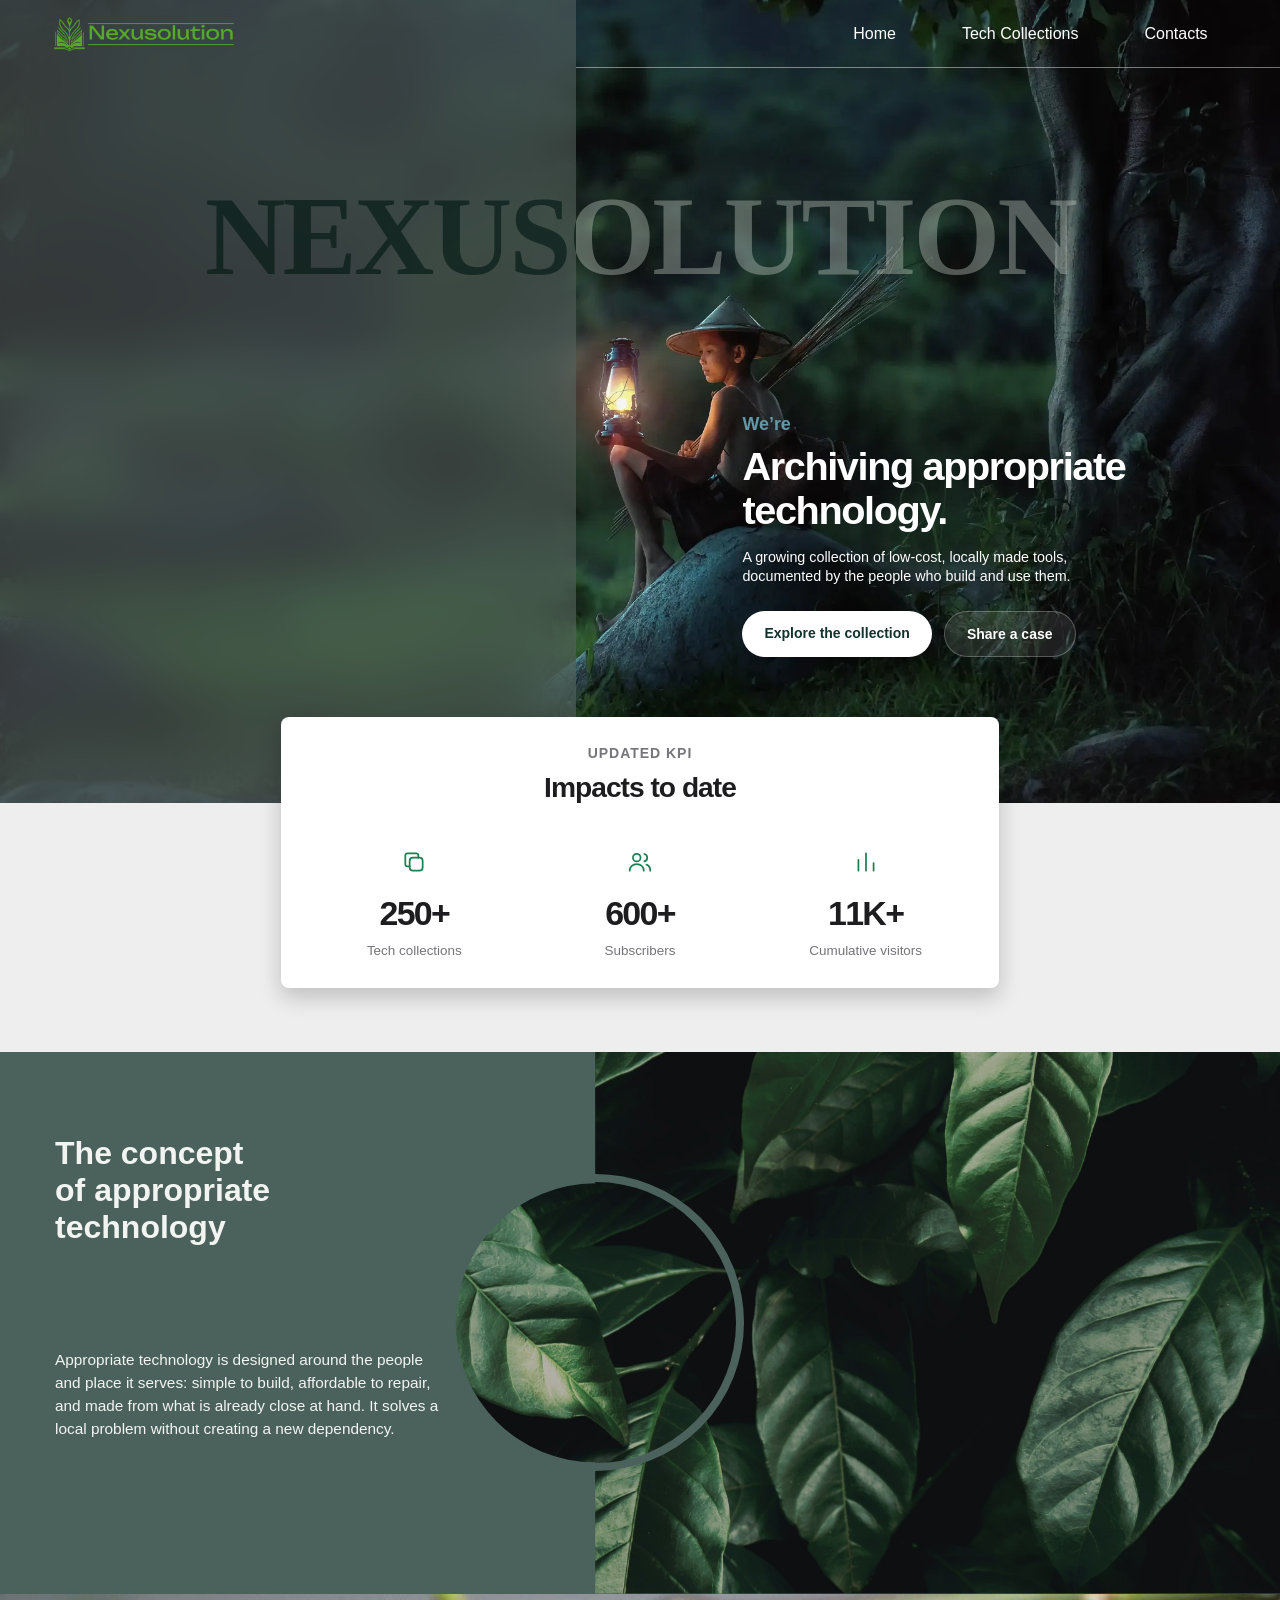
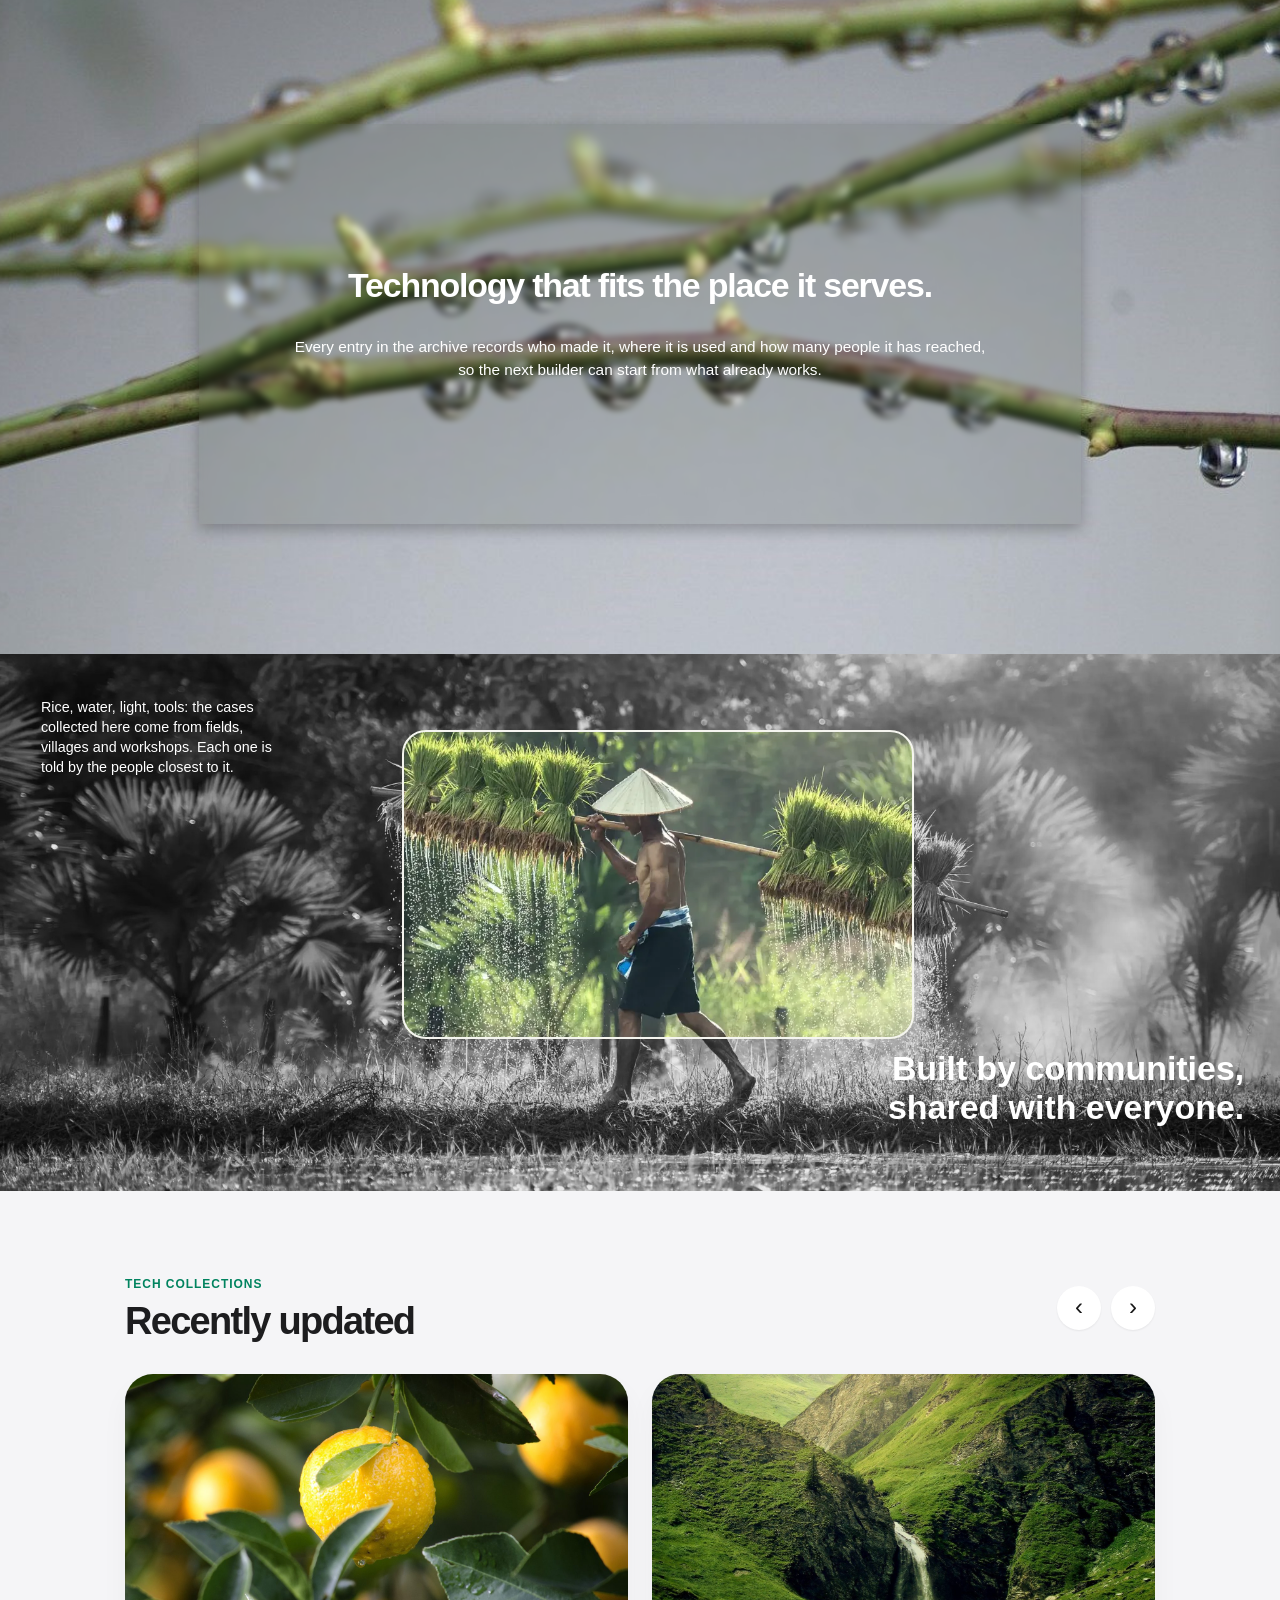
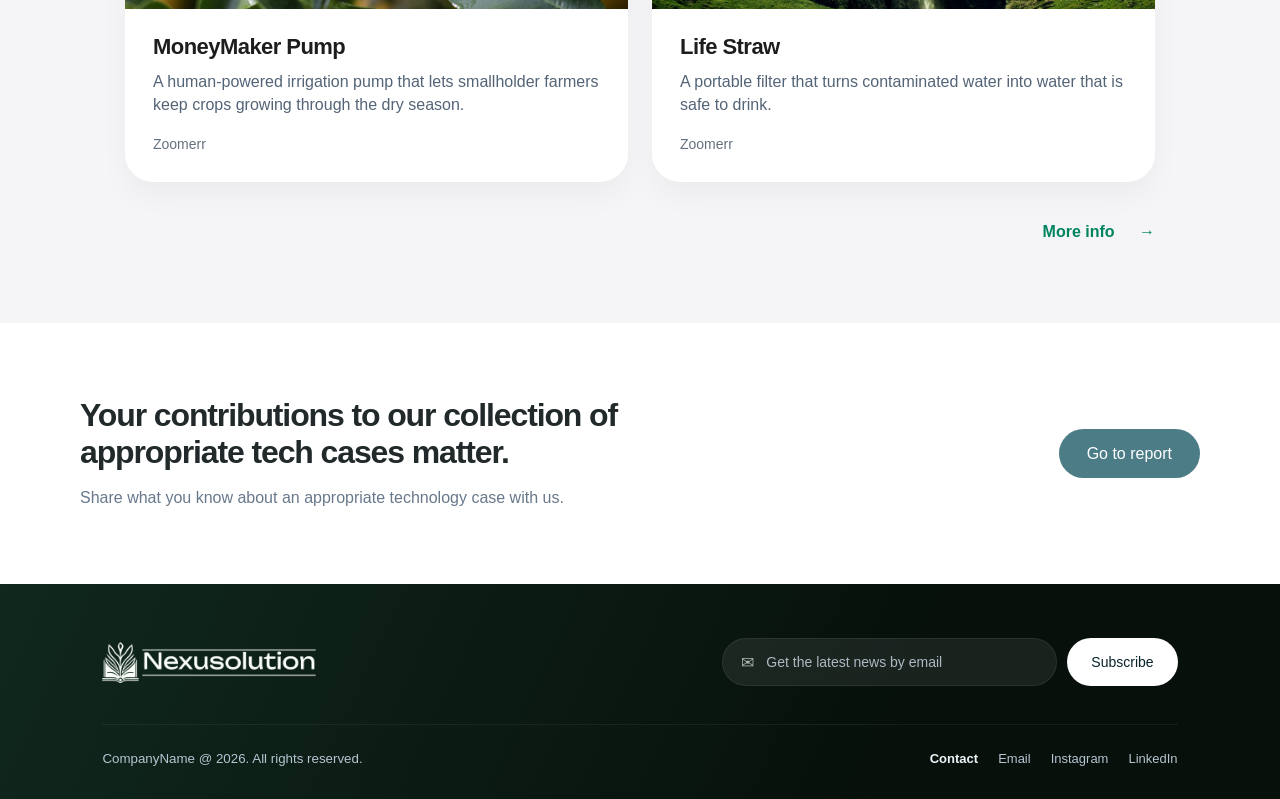
==== commit bfec8011: "Add files via upload" ====
--- a/index.html
+++ b/index.html
@@ -1 +1 @@
-<!doctype html><html lang="en"><head><meta charset="utf-8"><meta name="viewport" content="width=device-width, initial-scale=1"><meta name="description" content="Nexusolution — archiving appropriate technology and sharing practical solutions."><title>Home | Nexusolution</title><link rel="stylesheet" href="styles.css"></head><body class="home"><a class="skip" href="#main">Skip to content</a><header class="header"><a class="brand" href="index.html" aria-label="Nexusolution home"><img src="[data-uri]" alt="Nexusolution" width="214" height="40"></a><button class="menu-toggle" aria-expanded="false" aria-controls="navigation">Menu</button><nav id="navigation" aria-label="Main navigation"><a href="index.html">Home</a><a href="collections.html">Tech Collections</a><a href="contact.html" class="contact-link">Contacts</a></nav></header><main id="main"><section class="hero"><div class="hero-glass"></div><h1><span>NEXUSOLUTION</span></h1><div class="hero-copy"><span class="eyebrow">WE’RE</span><h2>Archiving<br><strong>Appropriate Technology</strong></h2><p>Proin quis cras euismod sit et metus risus ut. Semper nam vel morbi sit cursus tincidunt massa et a. Dolor odio parturient cursus justo nunc enim, a, sit facilisi.</p></div></section><section class="impact-section" aria-labelledby="impact-title"><div class="impact"><div class="impact-heading"><span class="eyebrow">UPDATED KPI</span><h2 id="impact-title">Impacts to Date</h2></div><div class="metrics"><div><span class="metric-icon" aria-hidden="true">▱</span><strong>250+</strong><span>Number of Tech Collections</span></div><div><span class="metric-icon" aria-hidden="true">♧</span><strong>600+</strong><span>Subscribers</span></div><div><span class="metric-icon" aria-hidden="true">▥</span><strong>11K+</strong><span>Cumulative visitors</span></div></div></div></section><section class="concept"><div class="concept-copy"><h2>The Concept Of<br>Appropriate Technology</h2><p>Appropriate technology starts with people. It brings together local knowledge, accessible materials, and practical design to solve everyday challenges.<br><br>Solutions should be affordable, easy to maintain, and suited to the communities that use them.</p></div><div class="concept-photo" role="img" aria-label="Deep green leaves"></div><div class="leaf-reveal" aria-hidden="true"></div><div class="leaf-circle" aria-hidden="true"></div></section><section class="statement"><div><h2>Small ideas. Meaningful change.</h2><p>Technology makes a difference when it works in the real world. We collect ideas that help communities meet essential needs, make better use of resources, and build a more sustainable future.</p></div></section><section class="field"><div class="field-background"></div><p>Rhoncus morbi et augue nec, in id ullamcorper at sit. Condimentum sit nunc in eros scelerisque sed. Commodo in viverra nunc, ullamcorper ut. Non, amet, aliquet scelerisque nullam sagittis, pulvinar. Fermentum scelerisque sit consectetur hac mi. Mollis leo eleifend ultricies purus iaculis.</p><div class="field-color" role="img" aria-label="Farmer carrying seedlings, aligned in color over the black-and-white photograph"></div><div class="field-frame" aria-hidden="true"></div><h2>Bibendum Amet At Molestie Mattis.</h2></section><section class="news" id="tech-preview"><span class="eyebrow">TECH COLLECTIONS</span><h2>Recent Updated Tech News</h2><div class="news-grid"><article style="--card-image:url('[data-uri]